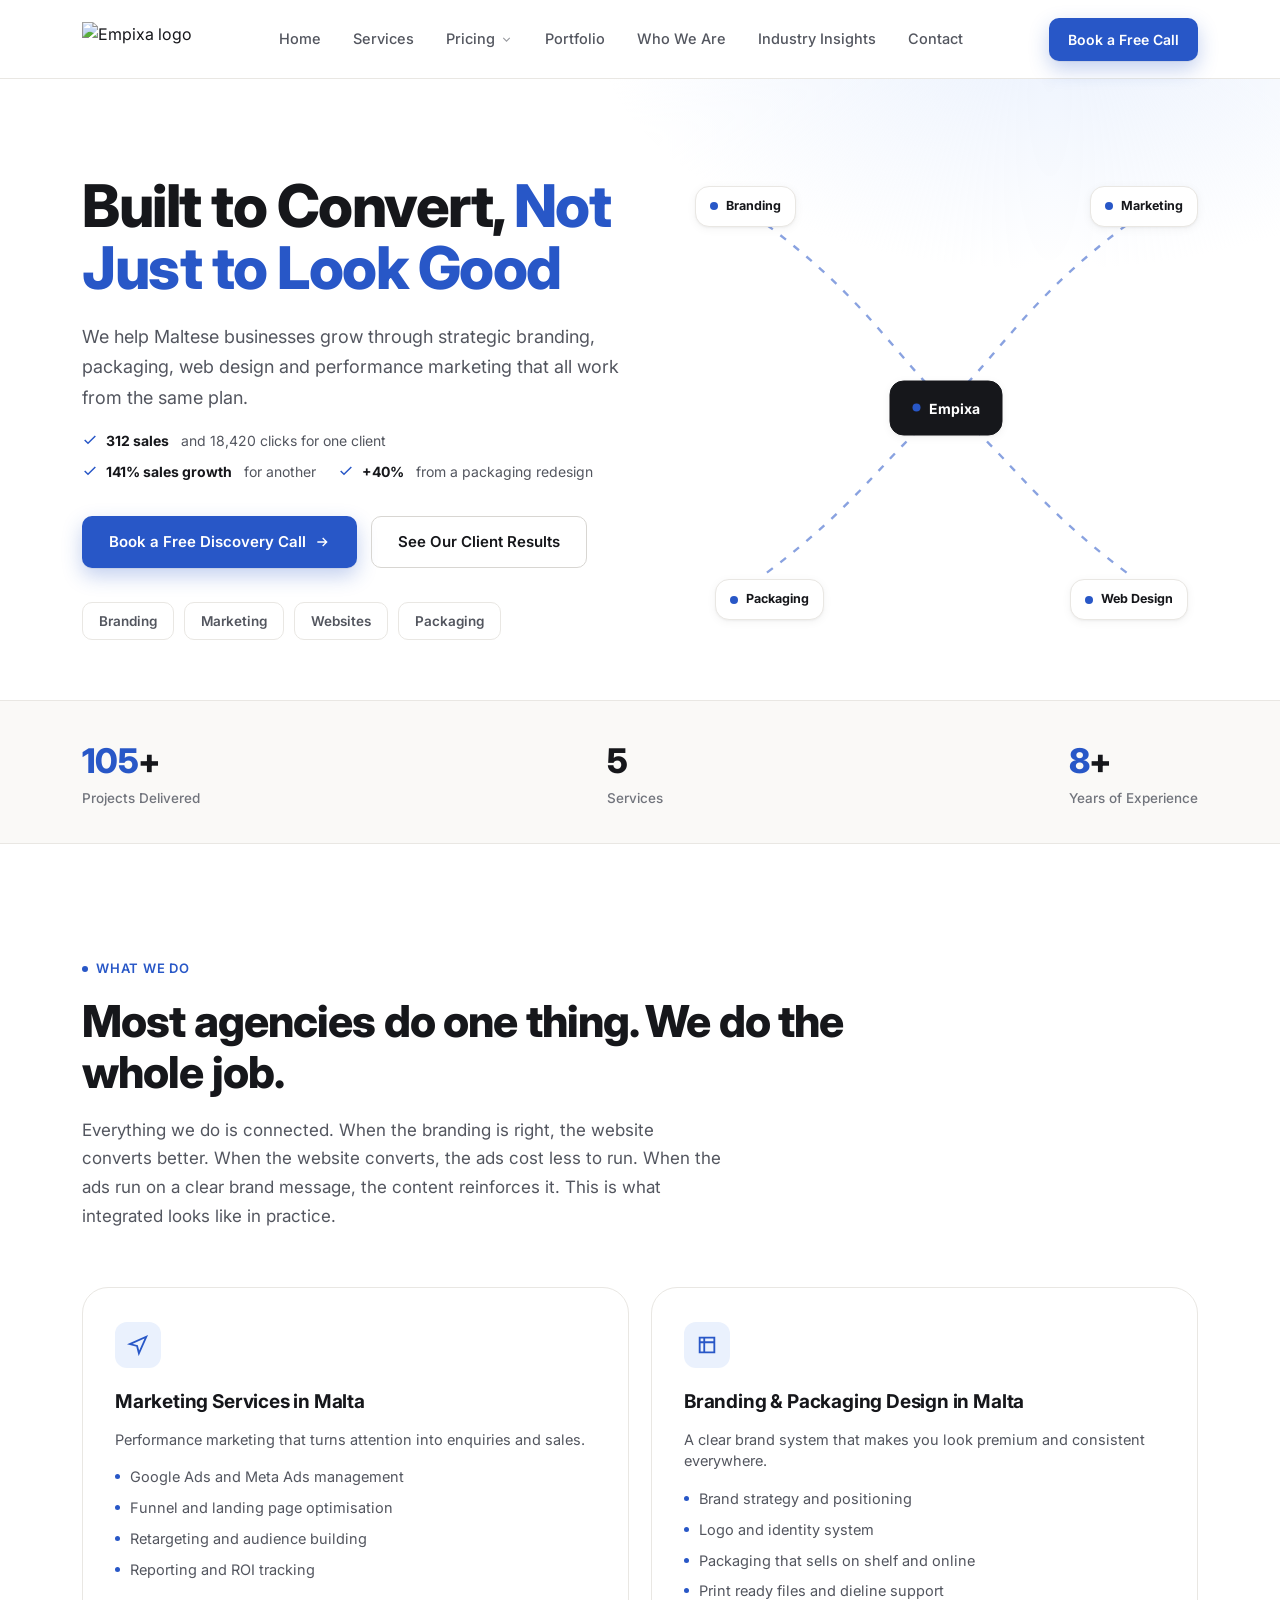
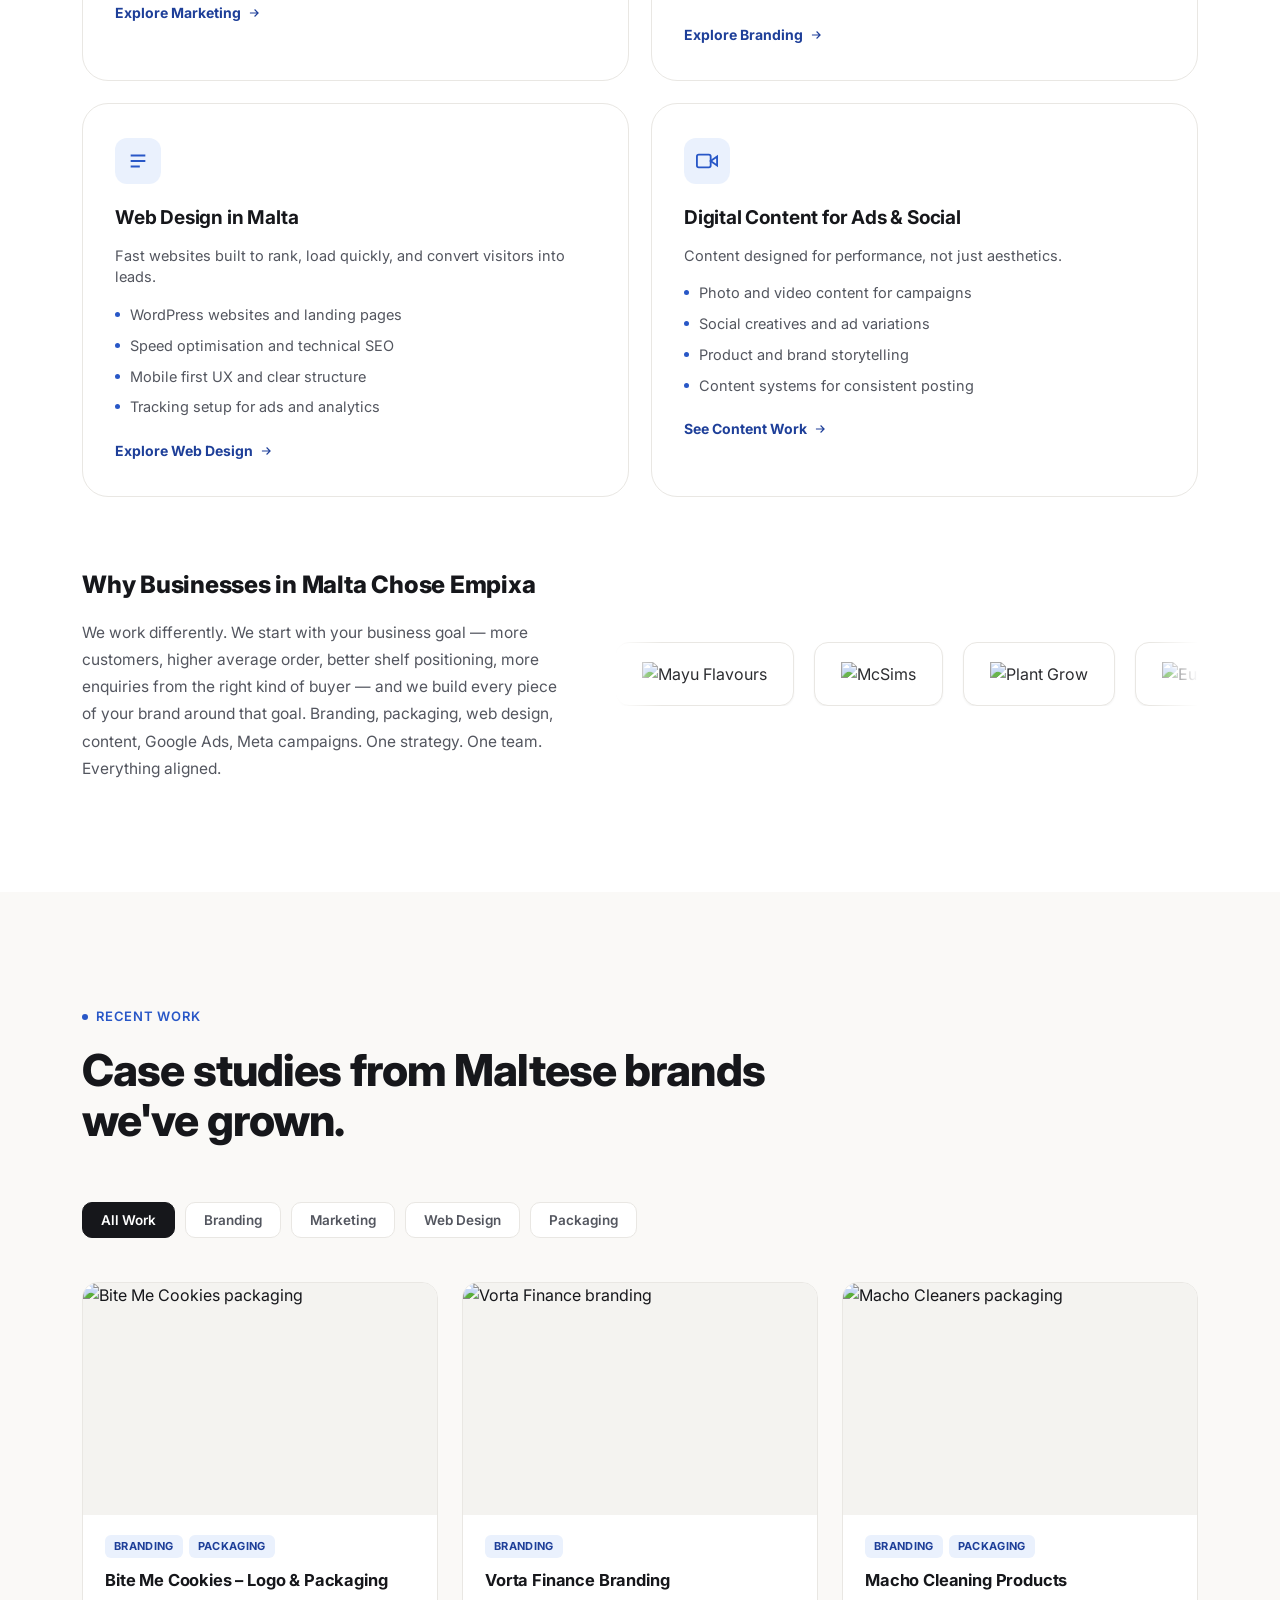
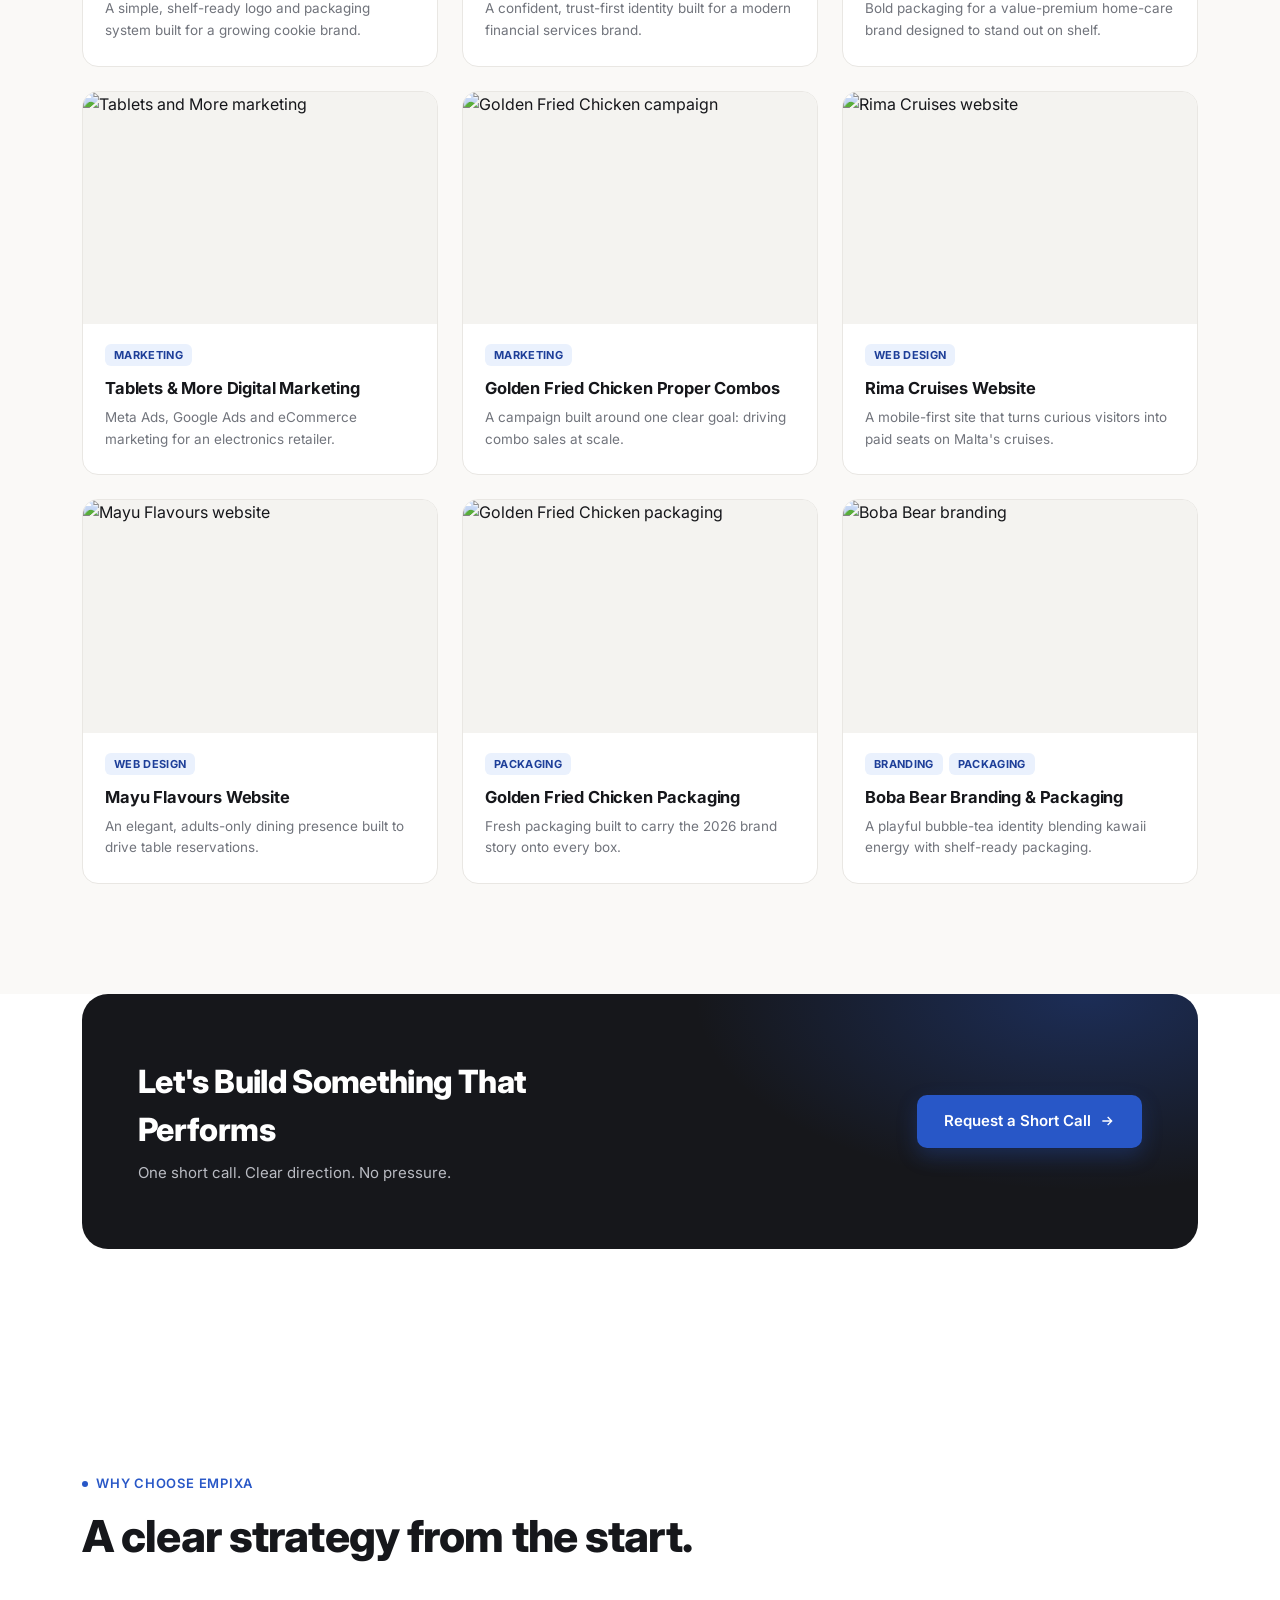
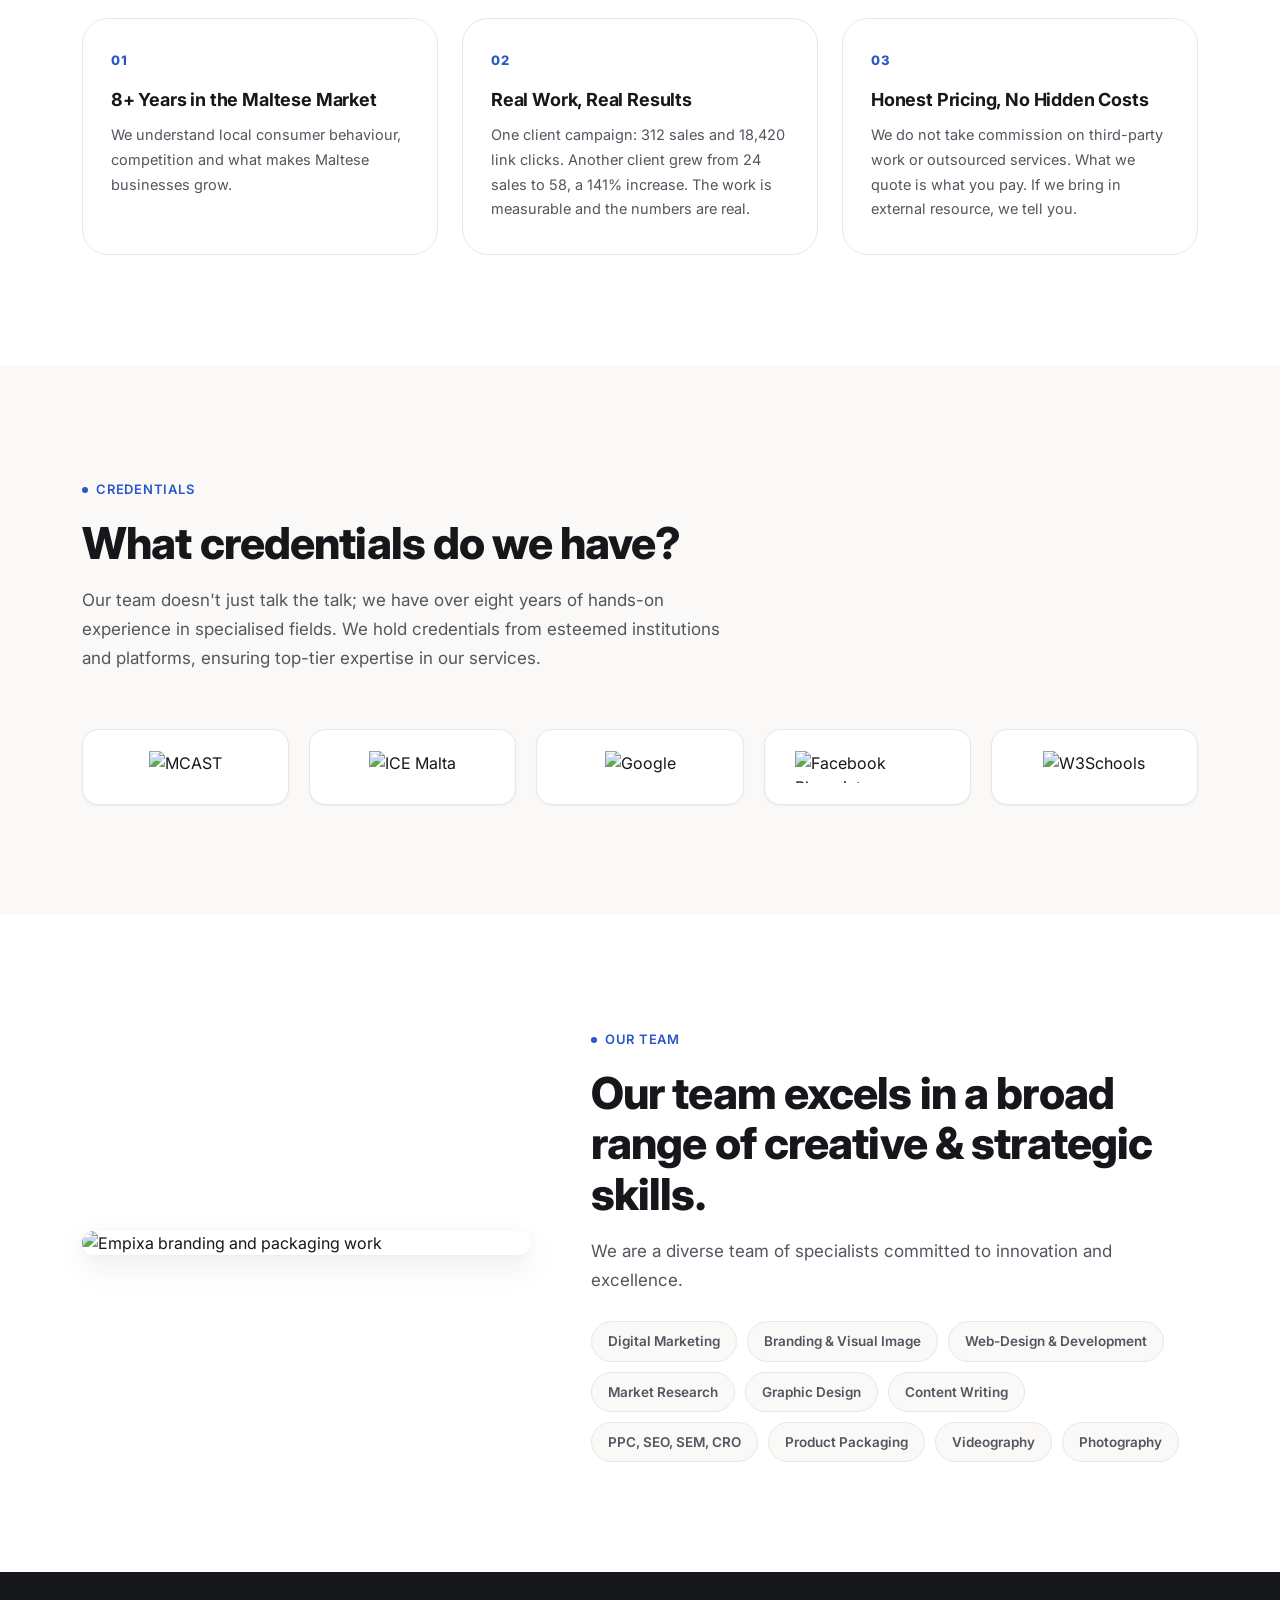
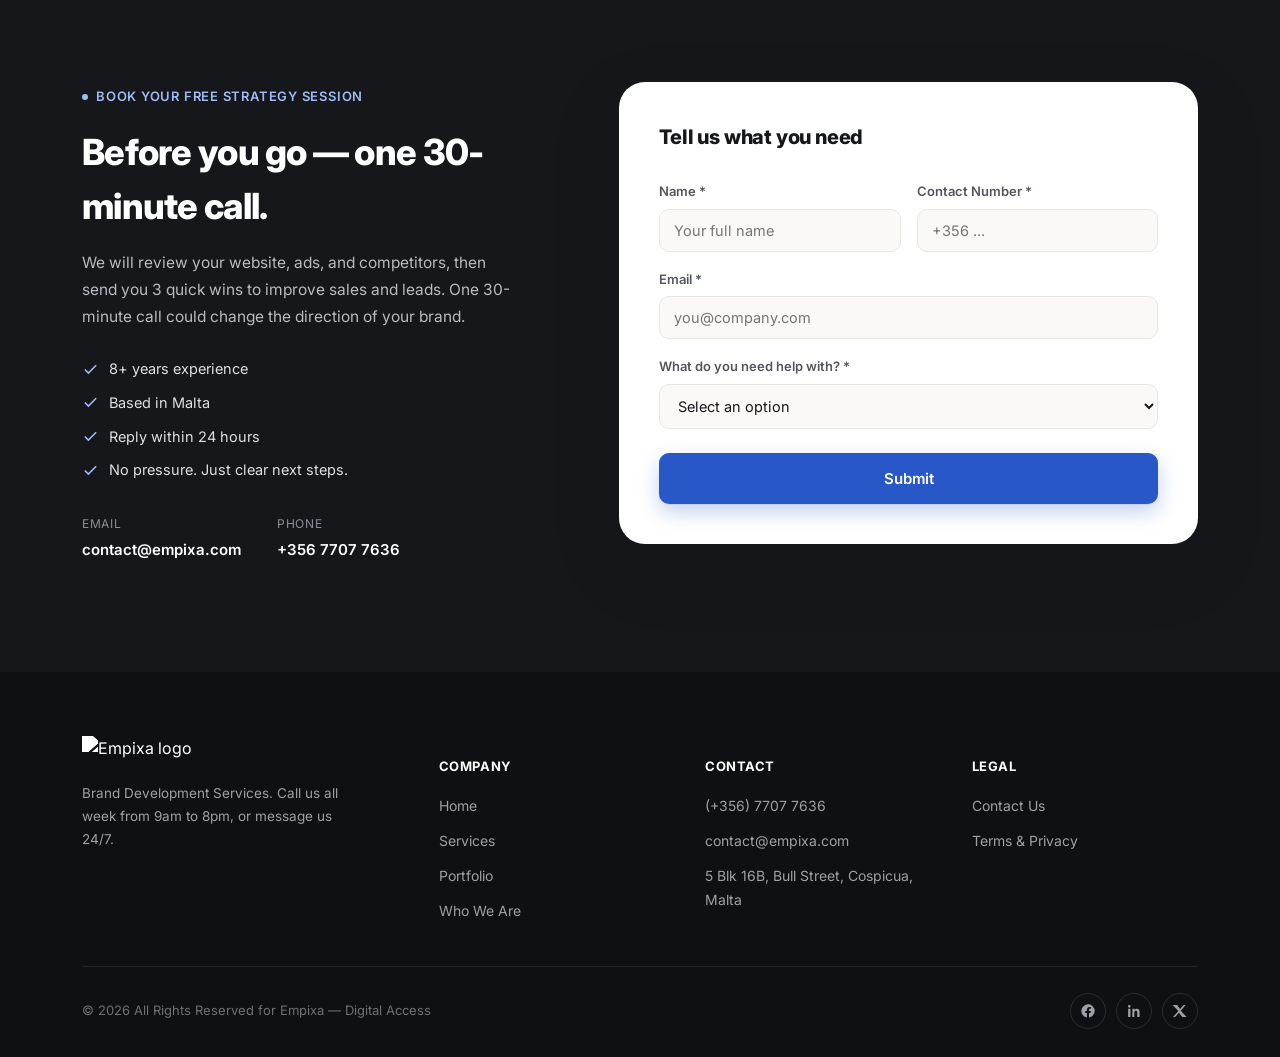
==== index.html @ 06c0e254 "first commit" ====
<!DOCTYPE html>
<html lang="en">
<head>
<meta charset="UTF-8">
<meta name="viewport" content="width=device-width, initial-scale=1.0">
<title>Empixa | Branding, Web Design & Marketing Agency Malta</title>
<meta name="description" content="Empixa helps Maltese businesses grow through branding, website design, packaging, content, and digital marketing services built around strategy and performance.">
<link rel="preconnect" href="https://fonts.googleapis.com">
<link rel="preconnect" href="https://fonts.gstatic.com" crossorigin>
<link href="https://fonts.googleapis.com/css2?family=Inter:wght@400;500;600;700;800;900&display=swap" rel="stylesheet">
<link rel="icon" href="https://empixa.com/wp-content/uploads/2024/04/empixa-logo-original.png">
<style>
  /* ============ TOKENS ============ */
  :root{
    --red:#2857C7;
    --red-dark:#1E3F99;
    --red-light:#EAF1FD;
    --red-line: rgba(40,87,199,.18);
    --ink:#16171B;
    --ink-soft:#53565F;
    --gray-500:#71747C;
    --gray-300:#D8D6D2;
    --gray-200:#E9E7E3;
    --gray-100:#F4F3F0;
    --bg:#FFFFFF;
    --bg-alt:#FAF9F7;
    --radius-sm:10px;
    --radius-md:16px;
    --radius-lg:26px;
    --shadow-xs: 0 1px 2px rgba(22,23,27,.05);
    --shadow-sm: 0 2px 10px rgba(22,23,27,.05), 0 1px 2px rgba(22,23,27,.04);
    --shadow-md: 0 12px 32px rgba(22,23,27,.08), 0 2px 8px rgba(22,23,27,.04);
    --shadow-lg: 0 24px 70px rgba(22,23,27,.14);
    --container: 1180px;
    --ease: cubic-bezier(.22,.68,0,1);
  }

  *,*::before,*::after{ box-sizing:border-box; }
  html{ scroll-behavior:smooth; }
  @media (prefers-reduced-motion: reduce){
    html{ scroll-behavior:auto; }
    *,*::before,*::after{ animation-duration:.001ms !important; animation-iteration-count:1 !important; transition-duration:.001ms !important; scroll-behavior:auto !important; }
  }
  body{
    margin:0;
    font-family:'Inter',-apple-system,BlinkMacSystemFont,sans-serif;
    color:var(--ink);
    background:var(--bg);
    -webkit-font-smoothing:antialiased;
    line-height:1.5;
  }
  img{ max-width:100%; display:block; }
  a{ color:inherit; text-decoration:none; }
  ul{ margin:0; padding:0; list-style:none; }
  button{ font-family:inherit; cursor:pointer; }
  h1,h2,h3,h4,p{ margin:0; }
  :focus-visible{ outline:2px solid var(--red); outline-offset:3px; border-radius:4px; }

  .wrap{ max-width:var(--container); margin:0 auto; padding:0 32px; }
  section{ position:relative; }

  .eyebrow{
    display:inline-flex; align-items:center; gap:8px;
    font-size:13px; font-weight:600; letter-spacing:.06em; text-transform:uppercase;
    color:var(--red); margin-bottom:18px;
  }
  .eyebrow::before{
    content:''; width:6px; height:6px; border-radius:50%; background:var(--red);
  }
  h2.section-title{
    font-size:clamp(28px,3.6vw,44px);
    font-weight:800;
    letter-spacing:-0.02em;
    line-height:1.15;
    color:var(--ink);
    max-width:780px;
  }
  .section-lede{
    font-size:17px; color:var(--ink-soft); max-width:640px; margin-top:18px; line-height:1.7;
  }
  .section-head{ margin-bottom:56px; }
  .section-head.centered{ margin-left:auto; margin-right:auto; text-align:center; }
  .section-head.centered .section-title, .section-head.centered .section-lede{ margin-left:auto; margin-right:auto; }

  /* Buttons */
  .btn{
    display:inline-flex; align-items:center; justify-content:center; gap:8px;
    font-weight:600; font-size:15px; padding:14px 26px; border-radius:var(--radius-sm);
    border:1px solid transparent; transition:transform .25s var(--ease), box-shadow .25s var(--ease), background .25s var(--ease), color .25s var(--ease), border-color .25s var(--ease);
    white-space:nowrap;
  }
  .btn-primary{ background:var(--red); color:#fff; box-shadow:0 1px 0 rgba(0,0,0,.05), 0 8px 20px rgba(40,87,199,.28); }
  .btn-primary:hover{ background:var(--red-dark); transform:translateY(-2px); box-shadow:0 14px 28px rgba(40,87,199,.34); }
  .btn-ghost{ background:transparent; color:var(--ink); border-color:var(--gray-300); }
  .btn-ghost:hover{ border-color:var(--ink); background:var(--gray-100); transform:translateY(-2px); }
  .btn-sm{ padding:10px 18px; font-size:14px; }
  .btn svg{ width:16px; height:16px; transition:transform .25s var(--ease); }
  .btn:hover svg{ transform:translateX(3px); }

  /* ============ HEADER ============ */
  header.site-header{
    position:sticky; top:0; z-index:1000;
    background:rgba(255,255,255,.82);
    backdrop-filter:saturate(180%) blur(14px);
    -webkit-backdrop-filter:saturate(180%) blur(14px);
    border-bottom:1px solid var(--gray-200);
  }
  .nav-inner{ display:flex; align-items:center; justify-content:space-between; height:78px; }
  .logo img{ height:34px; width:auto; }
  nav.primary-nav{ display:flex; align-items:center; gap:2px; }
  nav.primary-nav > ul{ display:flex; align-items:center; gap:4px; }
  nav.primary-nav > ul > li{ position:relative; }
  nav.primary-nav > ul > li > a{
    display:flex; align-items:center; gap:5px;
    font-size:14.5px; font-weight:500; color:var(--ink-soft);
    padding:10px 14px; border-radius:8px; transition:color .2s, background .2s;
  }
  nav.primary-nav > ul > li > a:hover{ color:var(--ink); background:var(--gray-100); }
  nav.primary-nav > ul > li > a svg{ width:13px; height:13px; opacity:.6; transition:transform .2s; }
  .has-dropdown:hover > a svg{ transform:rotate(180deg); }
  .dropdown{
    position:absolute; top:calc(100% + 10px); left:0; min-width:220px;
    background:#fff; border:1px solid var(--gray-200); border-radius:14px;
    box-shadow:var(--shadow-md); padding:8px; opacity:0; visibility:hidden;
    transform:translateY(6px); transition:all .2s var(--ease);
  }
  .has-dropdown:hover .dropdown{ opacity:1; visibility:visible; transform:translateY(0); }
  .dropdown a{ display:block; padding:10px 12px; border-radius:9px; font-size:14px; color:var(--ink-soft); font-weight:500; }
  .dropdown a:hover{ background:var(--red-light); color:var(--red-dark); }
  .header-actions{ display:flex; align-items:center; gap:10px; }
  .menu-toggle{ display:none; background:none; border:none; padding:8px; }
  .menu-toggle span{ display:block; width:22px; height:2px; background:var(--ink); margin:5px 0; border-radius:2px; transition:.25s; }

  /* ============ HERO ============ */
  .hero{
    padding:96px 0 60px;
    overflow:hidden;
    background:
      radial-gradient(760px 420px at 82% -10%, var(--red-light), transparent 60%),
      var(--bg);
  }
  .hero-inner{ display:grid; grid-template-columns:1.05fr .95fr; gap:56px; align-items:center; }
  .hero-copy h1{
    font-size:clamp(38px,4.6vw,60px); font-weight:800; letter-spacing:-0.025em; line-height:1.06;
    color:var(--ink);
  }
  .hero-copy h1 .accent{ color:var(--red); }
  .hero-copy p.lede{
    margin-top:22px; font-size:18px; color:var(--ink-soft); max-width:560px; line-height:1.7;
  }
  .hero-proof{
    margin-top:16px; display:flex; flex-wrap:wrap; gap:10px 22px; font-size:14px; color:var(--ink-soft);
  }
  .hero-proof li{ display:flex; align-items:center; gap:8px; }
  .hero-proof strong{ color:var(--ink); font-weight:700; }
  .hero-proof svg{ width:16px; height:16px; color:var(--red); flex-shrink:0; }
  .hero-cta{ display:flex; flex-wrap:wrap; gap:14px; margin-top:34px; }
  .hero-services{ display:flex; flex-wrap:wrap; gap:10px; margin-top:34px; }
  .hero-services a{
    font-size:13.5px; font-weight:600; color:var(--ink-soft); padding:8px 16px;
    border:1px solid var(--gray-200); border-radius:var(--radius-sm); transition:.2s;
  }
  .hero-services a:hover{ border-color:var(--red); color:var(--red-dark); background:var(--red-light); }

  /* Hero visual: connection diagram */
  .hero-visual{ position:relative; }
  .hero-diagram{ width:100%; height:auto; }
  .node-card{
    position:absolute; background:#fff; border:1px solid var(--gray-200); border-radius:14px;
    padding:10px 14px; font-size:12.5px; font-weight:700; color:var(--ink);
    box-shadow:var(--shadow-sm); display:flex; align-items:center; gap:8px;
  }
  .node-card span.dot{ width:8px; height:8px; border-radius:50%; background:var(--red); }
  .node-tl{ top:2%; left:0%; }
  .node-tr{ top:2%; right:0%; }
  .node-bl{ bottom:4%; left:4%; }
  .node-br{ bottom:4%; right:2%; }
  .node-center{
    top:50%; left:50%; transform:translate(-50%,-50%);
    background:var(--ink); color:#fff; border-color:var(--ink); padding:16px 22px; font-size:14px;
  }
  .node-center span.dot{ background:var(--red); }
  .pulse-line{ stroke:var(--red); stroke-width:2; fill:none; stroke-dasharray:6 8; opacity:.55; animation:dash 22s linear infinite; }
  @keyframes dash{ to{ stroke-dashoffset:-400; } }

  .stat-strip{ border-top:1px solid var(--gray-200); border-bottom:1px solid var(--gray-200); background:var(--bg-alt); }
  .stat-strip .wrap{ display:flex; justify-content:space-between; padding:34px 32px; gap:24px; flex-wrap:wrap; }
  .stat-item{ text-align:left; }
  .stat-item .num{ font-size:34px; font-weight:800; letter-spacing:-0.02em; color:var(--ink); }
  .stat-item .num .accent{ color:var(--red); }
  .stat-item .label{ font-size:13.5px; color:var(--gray-500); font-weight:500; margin-top:2px; }

  /* ============ REVEAL ============ */
  .reveal{ opacity:0; transform:translateY(26px); transition:opacity .8s var(--ease), transform .8s var(--ease); }
  .reveal.reveal-left{ transform:translateX(-46px); }
  .reveal.reveal-right{ transform:translateX(46px); }
  .reveal.in{ opacity:1; transform:none; }
  .d1{ transition-delay:.08s; } .d2{ transition-delay:.16s; } .d3{ transition-delay:.24s; }
  .d4{ transition-delay:.32s; } .d5{ transition-delay:.4s; } .d6{ transition-delay:.48s; }
  .d7{ transition-delay:.56s; } .d8{ transition-delay:.64s; }

  /* ============ WHAT WE DO ============ */
  .section{ padding:110px 0; }
  .section-alt{ background:var(--bg-alt); }
  .services-grid{ display:grid; grid-template-columns:repeat(2,1fr); gap:22px; margin-top:8px; }
  .service-card{
    background:#fff; border:1px solid var(--gray-200); border-radius:var(--radius-lg);
    padding:34px 32px; transition:transform .3s var(--ease), box-shadow .3s var(--ease), border-color .3s var(--ease);
  }
  .service-card:hover{ transform:translateY(-4px); box-shadow:var(--shadow-md); border-color:var(--gray-300); }
  .service-icon{
    width:46px; height:46px; border-radius:12px; background:var(--red-light); color:var(--red);
    display:flex; align-items:center; justify-content:center; margin-bottom:20px;
  }
  .service-icon svg{ width:22px; height:22px; }
  .service-card h3{ font-size:19px; font-weight:700; letter-spacing:-0.01em; margin-bottom:12px; }
  .service-card ul{ display:flex; flex-direction:column; gap:9px; margin-bottom:20px; }
  .service-card ul li{ font-size:14.5px; color:var(--ink-soft); display:flex; gap:10px; align-items:flex-start; }
  .service-card ul li::before{ content:''; width:5px; height:5px; border-radius:50%; background:var(--red); margin-top:8px; flex-shrink:0; }
  .service-card .card-link{ font-size:14px; font-weight:700; color:var(--red-dark); display:inline-flex; align-items:center; gap:6px; }
  .service-card .card-link svg{ width:14px; height:14px; transition:transform .2s; }
  .service-card:hover .card-link svg{ transform:translateX(3px); }

  .why-block{ margin-top:70px; display:grid; grid-template-columns:.9fr 1.1fr; gap:56px; align-items:center; }
  .why-block h3{ font-size:24px; font-weight:800; letter-spacing:-0.01em; margin-bottom:16px; }
  .why-block p{ color:var(--ink-soft); font-size:15.5px; line-height:1.75; }

  /* Marquee */
  .logo-marquee{ overflow:hidden; position:relative; -webkit-mask-image:linear-gradient(90deg,transparent,#000 8%,#000 92%,transparent); mask-image:linear-gradient(90deg,transparent,#000 8%,#000 92%,transparent); }
  .marquee-track{ display:flex; align-items:center; gap:20px; width:max-content; animation:scroll-x 32s linear infinite; }
  .marquee-track .logo-chip{
    display:flex; align-items:center; justify-content:center; height:64px; padding:0 26px;
    background:#fff; border:1px solid var(--gray-200); border-radius:14px; box-shadow:var(--shadow-xs);
    transition:transform .2s var(--ease), box-shadow .2s var(--ease), border-color .2s var(--ease);
  }
  .marquee-track .logo-chip:hover{ transform:translateY(-3px); box-shadow:var(--shadow-sm); border-color:var(--red); }
  .marquee-track img{ height:24px; width:auto; opacity:.9; }
  @keyframes scroll-x{ from{ transform:translateX(0); } to{ transform:translateX(-50%); } }

  /* ============ PORTFOLIO ============ */
  .filter-row{ display:flex; flex-wrap:wrap; gap:10px; margin-bottom:44px; }
  .filter-btn{
    background:#fff; border:1px solid var(--gray-200); border-radius:var(--radius-sm); padding:9px 18px;
    font-size:13.5px; font-weight:600; color:var(--ink-soft); transition:.2s;
  }
  .filter-btn:hover{ border-color:var(--ink); color:var(--ink); }
  .filter-btn.active{ background:var(--ink); color:#fff; border-color:var(--ink); }
  .portfolio-grid{ display:grid; grid-template-columns:repeat(3,1fr); gap:24px; }
  .portfolio-card{
    border-radius:var(--radius-md); overflow:hidden; background:#fff; border:1px solid var(--gray-200);
    transition:transform .35s var(--ease), box-shadow .35s var(--ease); display:flex; flex-direction:column;
  }
  .portfolio-card.hide{ display:none; }
  .portfolio-card:hover{ transform:translateY(-6px); box-shadow:var(--shadow-md); }
  .portfolio-thumb{ aspect-ratio:16/10.5; overflow:hidden; background:var(--gray-100); }
  .portfolio-thumb img{ width:100%; height:100%; object-fit:cover; transition:transform .5s var(--ease); }
  .portfolio-card:hover .portfolio-thumb img{ transform:scale(1.05); }
  .portfolio-body{ padding:20px 22px 24px; }
  .portfolio-tags{ display:flex; gap:6px; flex-wrap:wrap; margin-bottom:10px; }
  .portfolio-tags span{ font-size:11px; font-weight:700; letter-spacing:.03em; text-transform:uppercase; color:var(--red-dark); background:var(--red-light); padding:3px 9px; border-radius:6px; }
  .portfolio-body h4{ font-size:16.5px; font-weight:700; letter-spacing:-0.01em; margin-bottom:6px; }
  .portfolio-body p{ font-size:13.5px; color:var(--gray-500); line-height:1.6; }

  /* ============ CTA BANNER ============ */
  .cta-banner{
    background:var(--ink); border-radius:var(--radius-lg); margin:0 auto; max-width:var(--container);
    padding:64px 56px; display:flex; align-items:center; justify-content:space-between; gap:32px; flex-wrap:wrap;
    position:relative; overflow:hidden;
  }
  .cta-banner::before{
    content:''; position:absolute; inset:0; background:radial-gradient(560px 280px at 90% 0%, rgba(40,87,199,.35), transparent 70%);
  }
  .cta-banner h3{ font-size:clamp(24px,3vw,32px); font-weight:800; color:#fff; letter-spacing:-0.02em; position:relative; max-width:500px; }
  .cta-banner p{ color:#B9BBC2; margin-top:8px; font-size:15px; position:relative; }
  .cta-banner .btn-primary{ position:relative; }

  /* ============ WHY CHOOSE ============ */
  .reasons{ display:grid; grid-template-columns:repeat(3,1fr); gap:24px; margin-top:8px; }
  .reason-card{ background:#fff; border:1px solid var(--gray-200); border-radius:var(--radius-lg); padding:32px 28px; }
  .reason-num{ font-size:13px; font-weight:800; color:var(--red); letter-spacing:.05em; margin-bottom:16px; display:block; }
  .reason-card h4{ font-size:18px; font-weight:700; margin-bottom:10px; letter-spacing:-0.01em; }
  .reason-card p{ font-size:14.5px; color:var(--ink-soft); line-height:1.7; }

  /* ============ CREDENTIALS ============ */
  .credentials-row{ display:flex; align-items:center; justify-content:space-between; gap:20px; flex-wrap:wrap; margin-top:48px; }
  .credentials-row a{
    display:flex; align-items:center; justify-content:center; height:76px; padding:0 30px; flex:1 1 160px;
    background:#fff; border:1px solid var(--gray-200); border-radius:16px; box-shadow:var(--shadow-xs);
    transition:transform .2s var(--ease), box-shadow .2s var(--ease), border-color .2s var(--ease);
  }
  .credentials-row a:hover{ transform:translateY(-3px); box-shadow:var(--shadow-sm); border-color:var(--red); }
  .credentials-row img{ height:32px; width:auto; object-fit:contain; opacity:1; }

  /* ============ SKILLS ============ */
  .skills-block{ display:grid; grid-template-columns:.85fr 1.15fr; gap:60px; align-items:center; }
  .skills-block img{ border-radius:var(--radius-lg); box-shadow:var(--shadow-md); }
  .skills-tags{ display:flex; flex-wrap:wrap; gap:10px; margin-top:26px; }
  .skills-tags span{
    font-size:13.5px; font-weight:600; padding:9px 16px; border-radius:999px;
    background:var(--bg-alt); border:1px solid var(--gray-200); color:var(--ink-soft);
  }

  /* ============ CONTACT ============ */
  .contact-section{ background:var(--ink); color:#fff; }
  .contact-grid{ display:grid; grid-template-columns:.9fr 1.1fr; gap:64px; }
  .contact-info .eyebrow{ color:#9FBBF5; }
  .contact-info .eyebrow::before{ background:#9FBBF5; }
  .contact-info h2{ color:#fff; font-size:clamp(26px,3.2vw,36px); font-weight:800; letter-spacing:-0.02em; margin-bottom:16px; }
  .contact-info p.lede{ color:#B9BBC2; font-size:15.5px; line-height:1.75; max-width:440px; }
  .contact-badges{ display:flex; flex-direction:column; gap:12px; margin-top:28px; }
  .contact-badges li{ display:flex; align-items:center; gap:10px; font-size:14.5px; color:#DEDFE3; }
  .contact-badges svg{ width:17px; height:17px; color:#9FBBF5; flex-shrink:0; }
  .contact-reach{ margin-top:34px; display:flex; gap:36px; flex-wrap:wrap; }
  .contact-reach div span{ display:block; font-size:12px; text-transform:uppercase; letter-spacing:.06em; color:#8B8E97; margin-bottom:4px; }
  .contact-reach div a, .contact-reach div p{ font-size:15px; font-weight:600; color:#fff; }

  .contact-form{ background:#fff; border-radius:var(--radius-lg); padding:40px; box-shadow:var(--shadow-lg); }
  .contact-form h3{ color:var(--ink); font-size:20px; font-weight:800; margin-bottom:6px; letter-spacing:-0.01em; }
  .contact-form > p{ color:var(--gray-500); font-size:14px; margin-bottom:26px; }
  .form-row{ display:grid; grid-template-columns:1fr 1fr; gap:16px; }
  .field{ margin-bottom:18px; }
  .field label{ display:block; font-size:13px; font-weight:600; color:var(--ink-soft); margin-bottom:7px; }
  .field input, .field select{
    width:100%; padding:12px 14px; border:1px solid var(--gray-200); border-radius:10px;
    font-family:inherit; font-size:14.5px; color:var(--ink); background:var(--bg-alt); transition:.2s;
  }
  .field input:focus, .field select:focus{ outline:none; border-color:var(--red); background:#fff; box-shadow:0 0 0 4px var(--red-light); }
  .contact-form .btn-primary{ width:100%; margin-top:6px; padding:15px; }
  .form-success{ display:none; text-align:center; padding:30px 0; }
  .form-success.show{ display:block; }
  .form-success svg{ width:44px; height:44px; color:var(--red); margin:0 auto 14px; }
  .form-success h4{ font-size:18px; font-weight:700; color:var(--ink); margin-bottom:6px; }
  .form-success p{ color:var(--gray-500); font-size:14px; }

  /* ============ FOOTER ============ */
  footer.site-footer{ background:#0F1013; color:#9EA0A8; padding:64px 0 28px; }
  .footer-grid{ display:grid; grid-template-columns:1.4fr 1fr 1fr 1fr; gap:40px; padding-bottom:44px; border-bottom:1px solid #24252A; }
  .footer-logo img{ height:30px; filter:brightness(0) invert(1); margin-bottom:16px; }
  .footer-grid p{ font-size:13.5px; line-height:1.7; max-width:260px; }
  .footer-col h5{ color:#fff; font-size:13px; font-weight:700; letter-spacing:.04em; text-transform:uppercase; margin-bottom:16px; }
  .footer-col ul{ display:flex; flex-direction:column; gap:11px; }
  .footer-col a{ font-size:14px; color:#9EA0A8; transition:color .2s; }
  .footer-col a:hover{ color:#fff; }
  .footer-bottom{ display:flex; justify-content:space-between; align-items:center; padding-top:26px; flex-wrap:wrap; gap:16px; }
  .footer-bottom p{ font-size:13px; color:#6E7078; }
  .footer-social{ display:flex; gap:10px; }
  .footer-social a{ width:36px; height:36px; border-radius:50%; border:1px solid #2B2C31; display:flex; align-items:center; justify-content:center; transition:.2s; }
  .footer-social a:hover{ border-color:var(--red); background:var(--red); color:#fff; }
  .footer-social svg{ width:16px; height:16px; }

  /* ============ RESPONSIVE ============ */
  @media (max-width: 1024px){
    .hero-inner{ grid-template-columns:1fr; }
    .hero-visual{ order:-1; height:280px; }
    .why-block, .skills-block, .contact-grid{ grid-template-columns:1fr; gap:36px; }
    .services-grid{ grid-template-columns:1fr; }
    .portfolio-grid{ grid-template-columns:repeat(2,1fr); }
    .reasons{ grid-template-columns:1fr; }
    .footer-grid{ grid-template-columns:1fr 1fr; }
  }
  @media (max-width: 860px){
    nav.primary-nav{ position:fixed; inset:78px 0 0 0; background:#fff; padding:20px 24px; flex-direction:column; align-items:stretch; transform:translateX(100%); transition:transform .3s var(--ease); overflow-y:auto; }
    nav.primary-nav.open{ transform:translateX(0); }
    nav.primary-nav > ul{ flex-direction:column; align-items:stretch; gap:2px; }
    nav.primary-nav > ul > li > a{ padding:14px 8px; border-bottom:1px solid var(--gray-100); border-radius:0; }
    .dropdown{ position:static; box-shadow:none; border:none; opacity:1; visibility:visible; transform:none; display:none; padding:0 0 0 14px; }
    .has-dropdown.open .dropdown{ display:block; }
    .header-actions .btn{ display:none; }
    .menu-toggle{ display:block; }
    .stat-strip .wrap{ justify-content:flex-start; }
  }
  @media (max-width: 720px){
    .wrap{ padding:0 20px; }
    .section{ padding:76px 0; }
    .hero{ padding:56px 0 40px; }
    .cta-banner{ padding:44px 28px; margin:0 20px; width:auto; }
    .portfolio-grid{ grid-template-columns:1fr; }
    .form-row{ grid-template-columns:1fr; }
    .footer-grid{ grid-template-columns:1fr; }
    .contact-form{ padding:26px; }
  }
</style>
</head>
<body>

<!-- ============ HEADER ============ -->
<header class="site-header">
  <div class="wrap nav-inner">
    <a href="#" class="logo">
      <img src="https://empixa.com/wp-content/uploads/2024/04/empixa-logo-original.png" alt="Empixa logo">
    </a>
    <nav class="primary-nav" id="primaryNav">
      <ul>
        <li><a href="#">Home</a></li>
        <li><a href="#what-we-do">Services</a></li>
        <li class="has-dropdown">
          <a href="#" class="dropdown-toggle">Pricing <svg viewBox="0 0 24 24" fill="none" stroke="currentColor" stroke-width="2"><path d="M6 9l6 6 6-6"/></svg></a>
          <div class="dropdown">
            <a href="#what-we-do">Branding</a>
            <a href="#what-we-do">Marketing</a>
            <a href="#what-we-do">Packaging</a>
            <a href="#what-we-do">Website Design</a>
          </div>
        </li>
        <li><a href="#portfolio">Portfolio</a></li>
        <li><a href="#why-choose">Who We Are</a></li>
        <li><a href="#credentials">Industry Insights</a></li>
        <li><a href="#contact-us">Contact</a></li>
      </ul>
    </nav>
    <div class="header-actions">
      <a href="#contact-us" class="btn btn-primary btn-sm">Book a Free Call</a>
      <button class="menu-toggle" id="menuToggle" aria-label="Toggle menu"><span></span><span></span><span></span></button>
    </div>
  </div>
</header>

<!-- ============ HERO ============ -->
<section class="hero">
  <div class="wrap hero-inner">
    <div class="hero-copy reveal reveal-left">
      <h1>Built to Convert, <span class="accent">Not Just to Look Good</span></h1>
      <p class="lede">We help Maltese businesses grow through strategic branding, packaging, web design and performance marketing that all work from the same plan.</p>
      <ul class="hero-proof">
        <li><svg viewBox="0 0 24 24" fill="none" stroke="currentColor" stroke-width="2.2"><path d="M20 6L9 17l-5-5"/></svg> <strong>312 sales</strong>&nbsp;and 18,420 clicks for one client</li>
        <li><svg viewBox="0 0 24 24" fill="none" stroke="currentColor" stroke-width="2.2"><path d="M20 6L9 17l-5-5"/></svg> <strong>141% sales growth</strong>&nbsp;for another</li>
        <li><svg viewBox="0 0 24 24" fill="none" stroke="currentColor" stroke-width="2.2"><path d="M20 6L9 17l-5-5"/></svg> <strong>+40%</strong>&nbsp;from a packaging redesign</li>
      </ul>
      <div class="hero-cta">
        <a href="#contact-us" class="btn btn-primary">Book a Free Discovery Call
          <svg viewBox="0 0 24 24" fill="none" stroke="currentColor" stroke-width="2"><path d="M5 12h14M13 6l6 6-6 6"/></svg>
        </a>
        <a href="#portfolio" class="btn btn-ghost">See Our Client Results</a>
      </div>
      <div class="hero-services">
        <a href="#what-we-do">Branding</a>
        <a href="#what-we-do">Marketing</a>
        <a href="#what-we-do">Websites</a>
        <a href="#what-we-do">Packaging</a>
      </div>
    </div>
    <div class="hero-visual reveal reveal-right d2">
      <svg class="hero-diagram" viewBox="0 0 420 380" xmlns="http://www.w3.org/2000/svg">
        <path class="pulse-line" d="M60 40 C 140 100, 160 140, 210 190"/>
        <path class="pulse-line" d="M360 40 C 280 100, 260 140, 210 190"/>
        <path class="pulse-line" d="M60 330 C 140 270, 160 230, 210 190"/>
        <path class="pulse-line" d="M360 330 C 280 270, 260 230, 210 190"/>
      </svg>
      <div class="node-card node-tl"><span class="dot"></span>Branding</div>
      <div class="node-card node-tr"><span class="dot"></span>Marketing</div>
      <div class="node-card node-bl"><span class="dot"></span>Packaging</div>
      <div class="node-card node-br"><span class="dot"></span>Web Design</div>
      <div class="node-card node-center"><span class="dot"></span>Empixa</div>
    </div>
  </div>
</section>

<div class="stat-strip">
  <div class="wrap">
    <div class="stat-item reveal"><div class="num"><span class="accent">105</span>+</div><div class="label">Projects Delivered</div></div>
    <div class="stat-item reveal d1"><div class="num">5</div><div class="label">Services</div></div>
    <div class="stat-item reveal d2"><div class="num"><span class="accent">8</span>+</div><div class="label">Years of Experience</div></div>
  </div>
</div>

<!-- ============ WHAT WE DO ============ -->
<section class="section" id="what-we-do">
  <div class="wrap">
    <div class="section-head reveal">
      <div class="eyebrow">What we do</div>
      <h2 class="section-title">Most agencies do one thing. We do the whole job.</h2>
      <p class="section-lede">Everything we do is connected. When the branding is right, the website converts better. When the website converts, the ads cost less to run. When the ads run on a clear brand message, the content reinforces it. This is what integrated looks like in practice.</p>
    </div>

    <div class="services-grid">
      <div class="service-card reveal reveal-left">
        <div class="service-icon"><svg viewBox="0 0 24 24" fill="none" stroke="currentColor" stroke-width="2"><path d="M3 11l18-8-8 18-2-8-8-2z"/></svg></div>
        <h3>Marketing Services in Malta</h3>
        <p style="color:var(--ink-soft);font-size:14.5px;margin-bottom:16px;">Performance marketing that turns attention into enquiries and sales.</p>
        <ul>
          <li>Google Ads and Meta Ads management</li>
          <li>Funnel and landing page optimisation</li>
          <li>Retargeting and audience building</li>
          <li>Reporting and ROI tracking</li>
        </ul>
        <a href="https://empixa.com/digital-services-by-empixa/" class="card-link">Explore Marketing <svg viewBox="0 0 24 24" fill="none" stroke="currentColor" stroke-width="2"><path d="M5 12h14M13 6l6 6-6 6"/></svg></a>
      </div>

      <div class="service-card reveal reveal-right d1">
        <div class="service-icon"><svg viewBox="0 0 24 24" fill="none" stroke="currentColor" stroke-width="2"><path d="M4 4h16v16H4z"/><path d="M4 9h16M9 4v16"/></svg></div>
        <h3>Branding &amp; Packaging Design in Malta</h3>
        <p style="color:var(--ink-soft);font-size:14.5px;margin-bottom:16px;">A clear brand system that makes you look premium and consistent everywhere.</p>
        <ul>
          <li>Brand strategy and positioning</li>
          <li>Logo and identity system</li>
          <li>Packaging that sells on shelf and online</li>
          <li>Print ready files and dieline support</li>
        </ul>
        <a href="https://empixa.com/branding-services-by-empixa/" class="card-link">Explore Branding <svg viewBox="0 0 24 24" fill="none" stroke="currentColor" stroke-width="2"><path d="M5 12h14M13 6l6 6-6 6"/></svg></a>
      </div>

      <div class="service-card reveal reveal-left d2">
        <div class="service-icon"><svg viewBox="0 0 24 24" fill="none" stroke="currentColor" stroke-width="2"><path d="M4 6h16M4 12h16M4 18h10"/></svg></div>
        <h3>Web Design in Malta</h3>
        <p style="color:var(--ink-soft);font-size:14.5px;margin-bottom:16px;">Fast websites built to rank, load quickly, and convert visitors into leads.</p>
        <ul>
          <li>WordPress websites and landing pages</li>
          <li>Speed optimisation and technical SEO</li>
          <li>Mobile first UX and clear structure</li>
          <li>Tracking setup for ads and analytics</li>
        </ul>
        <a href="https://empixa.com/website-design-by-empixa/" class="card-link">Explore Web Design <svg viewBox="0 0 24 24" fill="none" stroke="currentColor" stroke-width="2"><path d="M5 12h14M13 6l6 6-6 6"/></svg></a>
      </div>

      <div class="service-card reveal reveal-right d3">
        <div class="service-icon"><svg viewBox="0 0 24 24" fill="none" stroke="currentColor" stroke-width="2"><path d="M23 7l-7 5 7 5V7z"/><path d="M14 5H3a2 2 0 0 0-2 2v10a2 2 0 0 0 2 2h11a2 2 0 0 0 2-2V7a2 2 0 0 0-2-2z"/></svg></div>
        <h3>Digital Content for Ads &amp; Social</h3>
        <p style="color:var(--ink-soft);font-size:14.5px;margin-bottom:16px;">Content designed for performance, not just aesthetics.</p>
        <ul>
          <li>Photo and video content for campaigns</li>
          <li>Social creatives and ad variations</li>
          <li>Product and brand storytelling</li>
          <li>Content systems for consistent posting</li>
        </ul>
        <a href="https://empixa.com/empixa-portfolio-marketing-branding-websites/" class="card-link">See Content Work <svg viewBox="0 0 24 24" fill="none" stroke="currentColor" stroke-width="2"><path d="M5 12h14M13 6l6 6-6 6"/></svg></a>
      </div>
    </div>

    <div class="why-block">
      <div class="reveal reveal-left">
        <h3>Why Businesses in Malta Chose Empixa</h3>
        <p>We work differently. We start with your business goal &mdash; more customers, higher average order, better shelf positioning, more enquiries from the right kind of buyer &mdash; and we build every piece of your brand around that goal. Branding, packaging, web design, content, Google Ads, Meta campaigns. One strategy. One team. Everything aligned.</p>
      </div>
      <div class="logo-marquee reveal reveal-right d1">
        <div class="marquee-track" id="marqueeTrack">
          <div class="logo-chip"><img src="https://empixa.com/wp-content/uploads/2025/10/mayu-flavours.png" alt="Mayu Flavours"></div>
          <div class="logo-chip"><img src="https://empixa.com/wp-content/uploads/2025/10/McSims-Logo-Light.png" alt="McSims"></div>
          <div class="logo-chip"><img src="https://empixa.com/wp-content/uploads/2025/10/plant-grow.png" alt="Plant Grow"></div>
          <div class="logo-chip"><img src="https://empixa.com/wp-content/uploads/2025/10/european-8-ball.png" alt="European 8 Ball"></div>
          <div class="logo-chip"><img src="https://empixa.com/wp-content/uploads/2025/10/FM21_Reversed.png" alt="Frosty & Mills"></div>
          <div class="logo-chip"><img src="https://empixa.com/wp-content/uploads/2025/10/GFC20-Logo-Horizontal-Reverse.png" alt="GFC"></div>
          <div class="logo-chip"><img src="https://empixa.com/wp-content/uploads/2025/10/global-hiring.png" alt="Global Hiring"></div>
          <div class="logo-chip"><img src="https://empixa.com/wp-content/uploads/2025/10/Happy-Shopper-Logo.png" alt="Happy Shopper"></div>
          <div class="logo-chip"><img src="https://empixa.com/wp-content/uploads/2025/10/knockknock.png" alt="Knockknock"></div>
        </div>
      </div>
    </div>
  </div>
</section>

<!-- ============ PORTFOLIO ============ -->
<section class="section section-alt" id="portfolio">
  <div class="wrap">
    <div class="section-head reveal">
      <div class="eyebrow">Recent work</div>
      <h2 class="section-title">Case studies from Maltese brands we've grown.</h2>
    </div>

    <div class="filter-row reveal">
      <button class="filter-btn active" data-filter="all">All Work</button>
      <button class="filter-btn" data-filter="branding">Branding</button>
      <button class="filter-btn" data-filter="marketing">Marketing</button>
      <button class="filter-btn" data-filter="web">Web Design</button>
      <button class="filter-btn" data-filter="packaging">Packaging</button>
    </div>

    <div class="portfolio-grid" id="portfolioGrid">
      <a class="portfolio-card reveal reveal-left" data-cat="branding packaging" href="https://empixa.com/?portfolio=bite-me-cookies-logo-packaging">
        <div class="portfolio-thumb"><img loading="lazy" src="https://empixa.com/wp-content/uploads/elementor/thumbs/Bite-Me-Cookie-Packaging-Malta-2-rqbi05ewe2yz8orq1bt13z28vbtrzwvvdox7acdlt8.webp" alt="Bite Me Cookies packaging"></div>
        <div class="portfolio-body">
          <div class="portfolio-tags"><span>Branding</span><span>Packaging</span></div>
          <h4>Bite Me Cookies &ndash; Logo &amp; Packaging</h4>
          <p>A simple, shelf-ready logo and packaging system built for a growing cookie brand.</p>
        </div>
      </a>
      <a class="portfolio-card reveal d1" data-cat="branding" href="https://empixa.com/?portfolio=vorta-finance-branding">
        <div class="portfolio-thumb"><img loading="lazy" src="https://empixa.com/wp-content/uploads/elementor/thumbs/Portfolio-Hero-Image-Template-vorta-finance-rgk7gc142ep95cam1cnq4qnhgqdip2gbrmd59cd9yk.jpg" alt="Vorta Finance branding"></div>
        <div class="portfolio-body">
          <div class="portfolio-tags"><span>Branding</span></div>
          <h4>Vorta Finance Branding</h4>
          <p>A confident, trust-first identity built for a modern financial services brand.</p>
        </div>
      </a>
      <a class="portfolio-card reveal reveal-right d2" data-cat="branding packaging" href="https://empixa.com/?portfolio=macho-cleaners-branding-packaging">
        <div class="portfolio-thumb"><img loading="lazy" src="https://empixa.com/wp-content/uploads/elementor/thumbs/Portfolio-Hero-Image-Template-macho-cleaning-products-rhfezzp3aahtsltd4ko03exp2n0qqbul4xrhee82b0.jpg" alt="Macho Cleaners packaging"></div>
        <div class="portfolio-body">
          <div class="portfolio-tags"><span>Branding</span><span>Packaging</span></div>
          <h4>Macho Cleaning Products</h4>
          <p>Bold packaging for a value-premium home-care brand designed to stand out on shelf.</p>
        </div>
      </a>
      <a class="portfolio-card reveal reveal-left" data-cat="marketing" href="https://empixa.com/?portfolio=tablets-more-digital-marketing">
        <div class="portfolio-thumb"><img loading="lazy" src="https://empixa.com/wp-content/uploads/elementor/thumbs/Tablets-and-More-Hero-Design-Text-04-rqaleudffyswzj2abnqy7jxqngwmt9xt2d2wn61up8.webp" alt="Tablets and More marketing"></div>
        <div class="portfolio-body">
          <div class="portfolio-tags"><span>Marketing</span></div>
          <h4>Tablets &amp; More Digital Marketing</h4>
          <p>Meta Ads, Google Ads and eCommerce marketing for an electronics retailer.</p>
        </div>
      </a>
      <a class="portfolio-card reveal d1" data-cat="marketing" href="https://empixa.com/?portfolio=gfc-proper-combos">
        <div class="portfolio-thumb"><img loading="lazy" src="https://empixa.com/wp-content/uploads/elementor/thumbs/Portfolio-Hero-Image-Template-gfc-proper-combos-campaign-rhffk786825resgl4b58pbcguveu822twypauk9cj0.jpg" alt="Golden Fried Chicken campaign"></div>
        <div class="portfolio-body">
          <div class="portfolio-tags"><span>Marketing</span></div>
          <h4>Golden Fried Chicken Proper Combos</h4>
          <p>A campaign built around one clear goal: driving combo sales at scale.</p>
        </div>
      </a>
      <a class="portfolio-card reveal reveal-right d2" data-cat="web" href="https://empixa.com/?portfolio=rima-cruises-website-design">
        <div class="portfolio-thumb"><img loading="lazy" src="https://empixa.com/wp-content/uploads/elementor/thumbs/Portfolio-Hero-Image-website-cover-rhfeyx5pi312kldcdm0ar6nspuaoyqllbn0kq1t7e4.jpg" alt="Rima Cruises website"></div>
        <div class="portfolio-body">
          <div class="portfolio-tags"><span>Web Design</span></div>
          <h4>Rima Cruises Website</h4>
          <p>A mobile-first site that turns curious visitors into paid seats on Malta's cruises.</p>
        </div>
      </a>
      <a class="portfolio-card reveal reveal-left" data-cat="web" href="https://empixa.com/?portfolio=mayu-flavours-website">
        <div class="portfolio-thumb"><img loading="lazy" src="https://empixa.com/wp-content/uploads/elementor/thumbs/Portfolio-Hero-Image-mayu-flavours-rgk7dm9wbmzflw8lw6eixfbjonrcgjo8q6incke7xo.jpg" alt="Mayu Flavours website"></div>
        <div class="portfolio-body">
          <div class="portfolio-tags"><span>Web Design</span></div>
          <h4>Mayu Flavours Website</h4>
          <p>An elegant, adults-only dining presence built to drive table reservations.</p>
        </div>
      </a>
      <a class="portfolio-card reveal d1" data-cat="packaging" href="https://empixa.com/?portfolio=golden-fried-chicken-packaging">
        <div class="portfolio-thumb"><img loading="lazy" src="https://empixa.com/wp-content/uploads/elementor/thumbs/GFC-Packagin-Project-Image-rhfgb834pl5j777gbho3vzujoo7qisd0mpwujy6vn0.jpg" alt="Golden Fried Chicken packaging"></div>
        <div class="portfolio-body">
          <div class="portfolio-tags"><span>Packaging</span></div>
          <h4>Golden Fried Chicken Packaging</h4>
          <p>Fresh packaging built to carry the 2026 brand story onto every box.</p>
        </div>
      </a>
      <a class="portfolio-card reveal reveal-right d2" data-cat="branding packaging" href="https://empixa.com/?portfolio=boba-bear-branding-packaging">
        <div class="portfolio-thumb"><img loading="lazy" src="https://empixa.com/wp-content/uploads/elementor/thumbs/Portfolio-Hero-Image-Template-boba-bear-rhff8w820solrmvs4x7s7o1vn14wn47210821r0td8.jpg" alt="Boba Bear branding"></div>
        <div class="portfolio-body">
          <div class="portfolio-tags"><span>Branding</span><span>Packaging</span></div>
          <h4>Boba Bear Branding &amp; Packaging</h4>
          <p>A playful bubble-tea identity blending kawaii energy with shelf-ready packaging.</p>
        </div>
      </a>
    </div>
  </div>
</section>

<!-- ============ CTA BANNER ============ -->
<section class="section" style="padding-top:0;">
  <div class="wrap">
    <div class="cta-banner reveal">
      <div>
        <h3>Let's Build Something That Performs</h3>
        <p>One short call. Clear direction. No pressure.</p>
      </div>
      <a href="#contact-us" class="btn btn-primary">Request a Short Call
        <svg viewBox="0 0 24 24" fill="none" stroke="currentColor" stroke-width="2"><path d="M5 12h14M13 6l6 6-6 6"/></svg>
      </a>
    </div>
  </div>
</section>

<!-- ============ WHY CHOOSE ============ -->
<section class="section" id="why-choose">
  <div class="wrap">
    <div class="section-head reveal">
      <div class="eyebrow">Why choose Empixa</div>
      <h2 class="section-title">A clear strategy from the start.</h2>
    </div>
    <div class="reasons">
      <div class="reason-card reveal reveal-left">
        <span class="reason-num">01</span>
        <h4>8+ Years in the Maltese Market</h4>
        <p>We understand local consumer behaviour, competition and what makes Maltese businesses grow.</p>
      </div>
      <div class="reason-card reveal d1">
        <span class="reason-num">02</span>
        <h4>Real Work, Real Results</h4>
        <p>One client campaign: 312 sales and 18,420 link clicks. Another client grew from 24 sales to 58, a 141% increase. The work is measurable and the numbers are real.</p>
      </div>
      <div class="reason-card reveal reveal-right d2">
        <span class="reason-num">03</span>
        <h4>Honest Pricing, No Hidden Costs</h4>
        <p>We do not take commission on third-party work or outsourced services. What we quote is what you pay. If we bring in external resource, we tell you.</p>
      </div>
    </div>
  </div>
</section>

<!-- ============ CREDENTIALS ============ -->
<section class="section section-alt" id="credentials">
  <div class="wrap">
    <div class="section-head reveal">
      <div class="eyebrow">Credentials</div>
      <h2 class="section-title">What credentials do we have?</h2>
      <p class="section-lede">Our team doesn't just talk the talk; we have over eight years of hands-on experience in specialised fields. We hold credentials from esteemed institutions and platforms, ensuring top-tier expertise in our services.</p>
    </div>
    <div class="credentials-row reveal">
      <a href="https://mcast.edu.mt/"><img src="https://empixa.com/wp-content/uploads/2020/06/Primary-Blue-300x141.png" alt="MCAST"></a>
      <a href="https://icemalta.com/"><img src="https://empixa.com/wp-content/uploads/2020/06/ICEMaltaLogo-300x86.png" alt="ICE Malta"></a>
      <a href="https://learning.google/"><img src="https://empixa.com/wp-content/uploads/elementor/thumbs/google-logo-rd2j6ql509499du47gqzs727ycnu22fuswy8uqliw8.png" alt="Google"></a>
      <a href="https://www.facebook.com/business/learn"><img src="https://empixa.com/wp-content/uploads/elementor/thumbs/Facebook_Logo_Primary-rhfhqw9kbfz8iyphcy437tsz24lhjqd6h7rhlxi31k.png" alt="Facebook Blueprint"></a>
      <a href="https://www.w3schools.com/"><img src="https://empixa.com/wp-content/uploads/2020/06/w3schools-logo-icon.png" alt="W3Schools"></a>
    </div>
  </div>
</section>

<!-- ============ SKILLS ============ -->
<section class="section">
  <div class="wrap skills-block">
    <div class="reveal reveal-left">
      <img src="https://empixa.com/wp-content/uploads/2025/10/Render_Mockup_4000_4000_2025-10-17-2branding-services-malta-1024x1024.jpg" alt="Empixa branding and packaging work">
    </div>
    <div class="reveal reveal-right d1">
      <div class="eyebrow">Our team</div>
      <h2 class="section-title">Our team excels in a broad range of creative &amp; strategic skills.</h2>
      <p class="section-lede">We are a diverse team of specialists committed to innovation and excellence.</p>
      <div class="skills-tags">
        <span>Digital Marketing</span>
        <span>Branding &amp; Visual Image</span>
        <span>Web-Design &amp; Development</span>
        <span>Market Research</span>
        <span>Graphic Design</span>
        <span>Content Writing</span>
        <span>PPC, SEO, SEM, CRO</span>
        <span>Product Packaging</span>
        <span>Videography</span>
        <span>Photography</span>
      </div>
    </div>
  </div>
</section>

<!-- ============ CONTACT ============ -->
<section class="section contact-section" id="contact-us">
  <div class="wrap contact-grid">
    <div class="contact-info reveal reveal-left">
      <div class="eyebrow">Book your free strategy session</div>
      <h2>Before you go &mdash; one 30-minute call.</h2>
      <p class="lede">We will review your website, ads, and competitors, then send you 3 quick wins to improve sales and leads. One 30-minute call could change the direction of your brand.</p>
      <ul class="contact-badges">
        <li><svg viewBox="0 0 24 24" fill="none" stroke="currentColor" stroke-width="2.2"><path d="M20 6L9 17l-5-5"/></svg>8+ years experience</li>
        <li><svg viewBox="0 0 24 24" fill="none" stroke="currentColor" stroke-width="2.2"><path d="M20 6L9 17l-5-5"/></svg>Based in Malta</li>
        <li><svg viewBox="0 0 24 24" fill="none" stroke="currentColor" stroke-width="2.2"><path d="M20 6L9 17l-5-5"/></svg>Reply within 24 hours</li>
        <li><svg viewBox="0 0 24 24" fill="none" stroke="currentColor" stroke-width="2.2"><path d="M20 6L9 17l-5-5"/></svg>No pressure. Just clear next steps.</li>
      </ul>
      <div class="contact-reach">
        <div><span>Email</span><a href="mailto:contact@empixa.com">contact@empixa.com</a></div>
        <div><span>Phone</span><a href="tel:+35677077636">+356 7707 7636</a></div>
      </div>
    </div>

    <div class="reveal reveal-right d1">
      <form class="contact-form" id="contactForm" novalidate>
        <div id="formFields">
          <h3>Tell us what you need</h3>
          <p>We'll get back to you within 24 hours.</p>
          <div class="form-row">
            <div class="field">
              <label for="fname">Name *</label>
              <input type="text" id="fname" name="name" required placeholder="Your full name">
            </div>
            <div class="field">
              <label for="fphone">Contact Number *</label>
              <input type="tel" id="fphone" name="phone" required placeholder="+356 ...">
            </div>
          </div>
          <div class="field">
            <label for="femail">Email *</label>
            <input type="email" id="femail" name="email" required placeholder="you@company.com">
          </div>
          <div class="field">
            <label for="fneed">What do you need help with? *</label>
            <select id="fneed" name="need" required>
              <option value="">Select an option</option>
              <option>Marketing</option>
              <option>Branding</option>
              <option>Packaging</option>
              <option>Website</option>
            </select>
          </div>
          <button type="submit" class="btn btn-primary">Submit</button>
        </div>
        <div class="form-success" id="formSuccess">
          <svg viewBox="0 0 24 24" fill="none" stroke="currentColor" stroke-width="1.6"><circle cx="12" cy="12" r="10"/><path d="M8 12l3 3 5-6"/></svg>
          <h4>Thanks &mdash; message received.</h4>
          <p>We'll reply within 24 hours to schedule your call.</p>
        </div>
      </form>
    </div>
  </div>
</section>

<!-- ============ FOOTER ============ -->
<footer class="site-footer">
  <div class="wrap">
    <div class="footer-grid">
      <div>
        <a href="#" class="footer-logo"><img src="https://empixa.com/wp-content/uploads/2024/04/empixa-logo-original.png" alt="Empixa logo"></a>
        <p>Brand Development Services. Call us all week from 9am to 8pm, or message us 24/7.</p>
      </div>
      <div class="footer-col">
        <h5>Company</h5>
        <ul>
          <li><a href="#">Home</a></li>
          <li><a href="#what-we-do">Services</a></li>
          <li><a href="#portfolio">Portfolio</a></li>
          <li><a href="#why-choose">Who We Are</a></li>
        </ul>
      </div>
      <div class="footer-col">
        <h5>Contact</h5>
        <ul>
          <li><a href="tel:+35677077636">(+356) 7707 7636</a></li>
          <li><a href="mailto:contact@empixa.com">contact@empixa.com</a></li>
          <li><a href="#" style="cursor:default;">5 Blk 16B, Bull Street, Cospicua, Malta</a></li>
        </ul>
      </div>
      <div class="footer-col">
        <h5>Legal</h5>
        <ul>
          <li><a href="#contact-us">Contact Us</a></li>
          <li><a href="https://empixa.com/terms-and-privacy-policies">Terms &amp; Privacy</a></li>
        </ul>
      </div>
    </div>
    <div class="footer-bottom">
      <p>&copy; 2026 All Rights Reserved for Empixa &mdash; Digital Access</p>
      <div class="footer-social">
        <a href="https://www.facebook.com/empixa" aria-label="Facebook"><svg viewBox="0 0 24 24" fill="currentColor"><path d="M22 12a10 10 0 1 0-11.6 9.9v-7H7.9V12h2.5V9.8c0-2.5 1.5-3.9 3.8-3.9 1.1 0 2.2.2 2.2.2v2.5h-1.3c-1.2 0-1.6.8-1.6 1.6V12h2.8l-.4 2.9h-2.4v7A10 10 0 0 0 22 12z"/></svg></a>
        <a href="https://www.linkedin.com/company/90896509" aria-label="LinkedIn"><svg viewBox="0 0 24 24" fill="currentColor"><path d="M6.94 5a2 2 0 1 1-4 0 2 2 0 0 1 4 0zM3.2 8.75h3.5V21H3.2V8.75zM9.5 8.75h3.35v1.68h.05c.47-.88 1.6-1.8 3.3-1.8 3.53 0 4.18 2.32 4.18 5.34V21h-3.5v-6.1c0-1.45-.03-3.32-2.03-3.32-2.03 0-2.34 1.58-2.34 3.22V21H9.5V8.75z"/></svg></a>
        <a href="https://x.com/EmpixaTeam" aria-label="X"><svg viewBox="0 0 24 24" fill="currentColor"><path d="M17.5 3h3l-7.4 8.5L21.9 21h-6.4l-5-6.5L4.6 21H1.6l7.9-9L1 3h6.6l4.5 6 5.4-6z"/></svg></a>
      </div>
    </div>
  </div>
</footer>

<script>
(function(){
  // Mobile menu
  var toggle = document.getElementById('menuToggle');
  var nav = document.getElementById('primaryNav');
  toggle.addEventListener('click', function(){
    nav.classList.toggle('open');
  });
  nav.querySelectorAll('a').forEach(function(a){
    if(!a.classList.contains('dropdown-toggle')){
      a.addEventListener('click', function(){ nav.classList.remove('open'); });
    }
  });
  nav.querySelectorAll('.dropdown-toggle').forEach(function(t){
    t.addEventListener('click', function(e){
      if(window.innerWidth <= 860){
        e.preventDefault();
        t.closest('.has-dropdown').classList.toggle('open');
      }
    });
  });

  // Scroll reveal
  var reveals = document.querySelectorAll('.reveal');
  var io = new IntersectionObserver(function(entries){
    entries.forEach(function(entry){
      if(entry.isIntersecting){
        entry.target.classList.add('in');
        io.unobserve(entry.target);
      }
    });
  }, { threshold: 0.12 });
  reveals.forEach(function(el){ io.observe(el); });

  // Marquee: duplicate track for seamless loop
  var track = document.getElementById('marqueeTrack');
  track.innerHTML += track.innerHTML;

  // Portfolio filter
  var filterBtns = document.querySelectorAll('.filter-btn');
  var cards = document.querySelectorAll('.portfolio-card');
  filterBtns.forEach(function(btn){
    btn.addEventListener('click', function(){
      filterBtns.forEach(function(b){ b.classList.remove('active'); });
      btn.classList.add('active');
      var f = btn.getAttribute('data-filter');
      cards.forEach(function(card){
        var cats = card.getAttribute('data-cat');
        card.classList.toggle('hide', f !== 'all' && cats.indexOf(f) === -1);
      });
    });
  });

  // Contact form
  var form = document.getElementById('contactForm');
  form.addEventListener('submit', function(e){
    e.preventDefault();
    if(!form.checkValidity()){ form.reportValidity(); return; }
    document.getElementById('formFields').style.display = 'none';
    document.getElementById('formSuccess').classList.add('show');
  });
})();
</script>
</body>
</html>
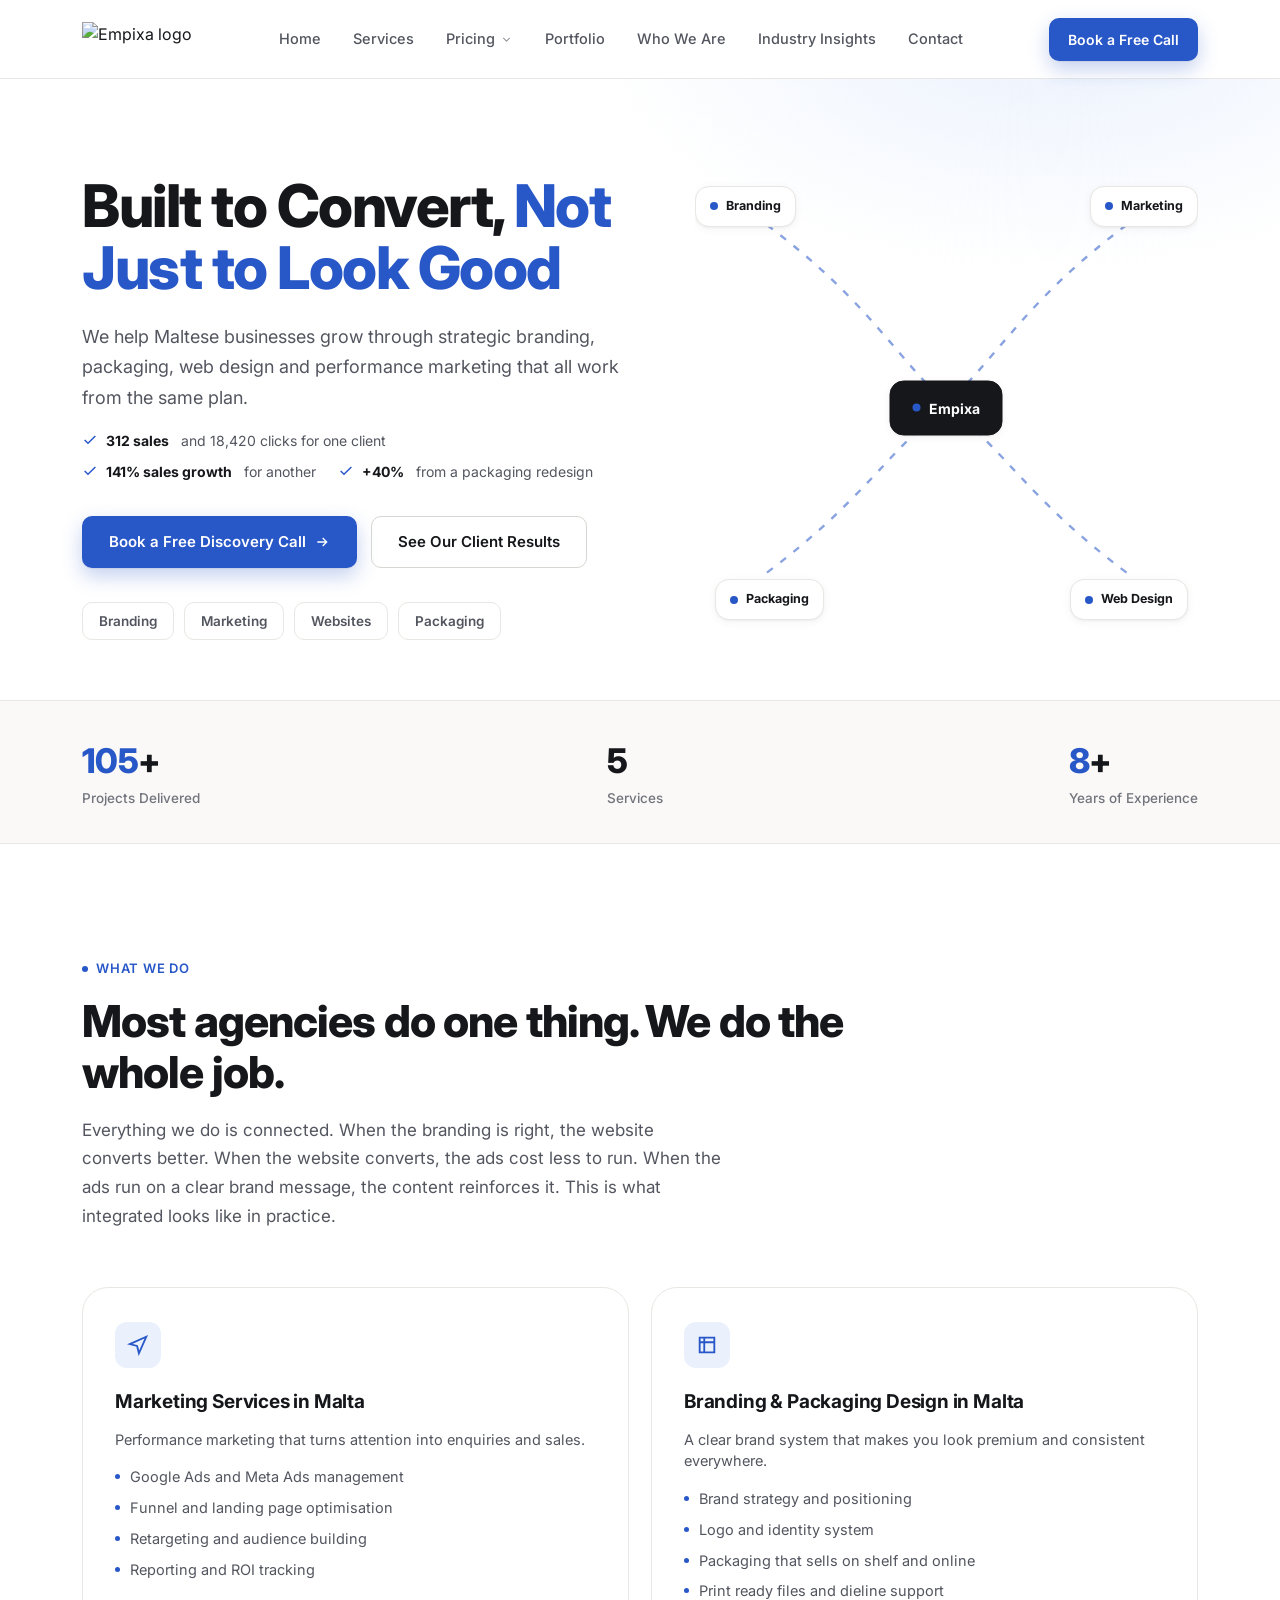
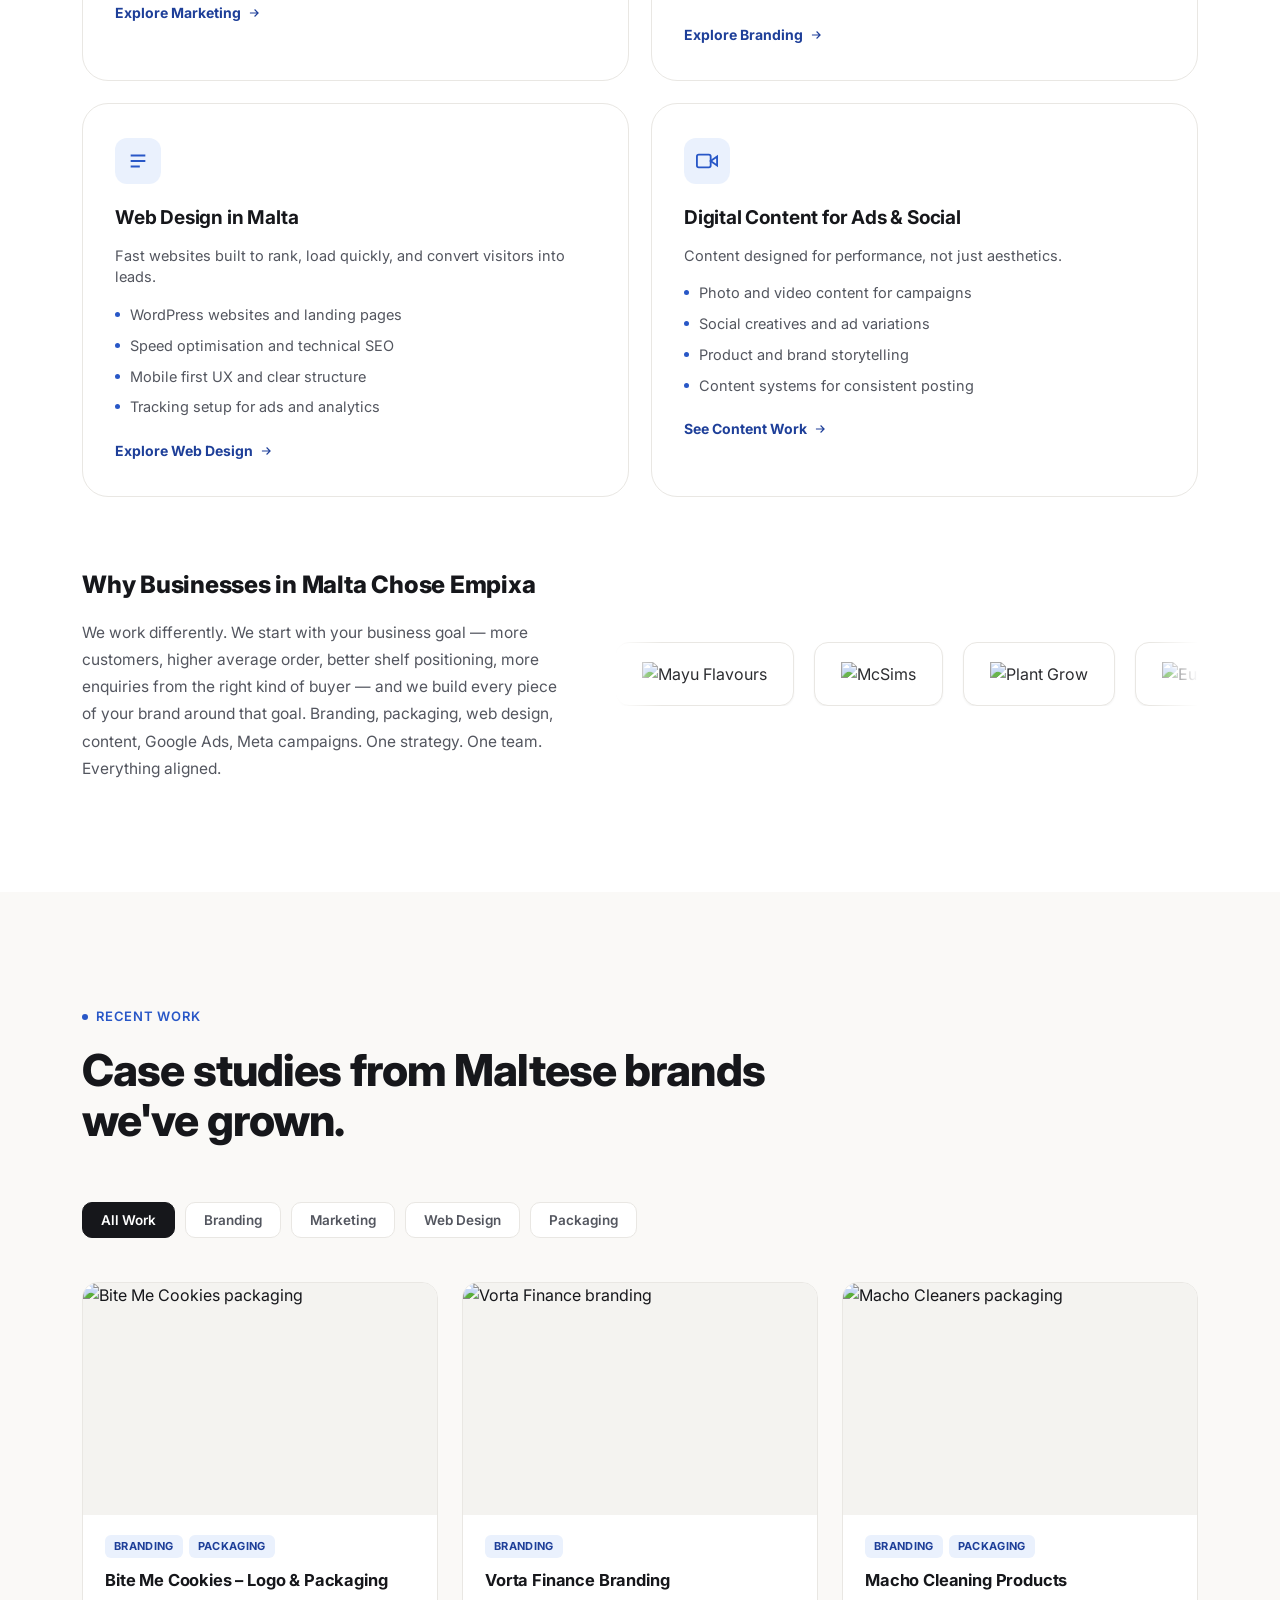
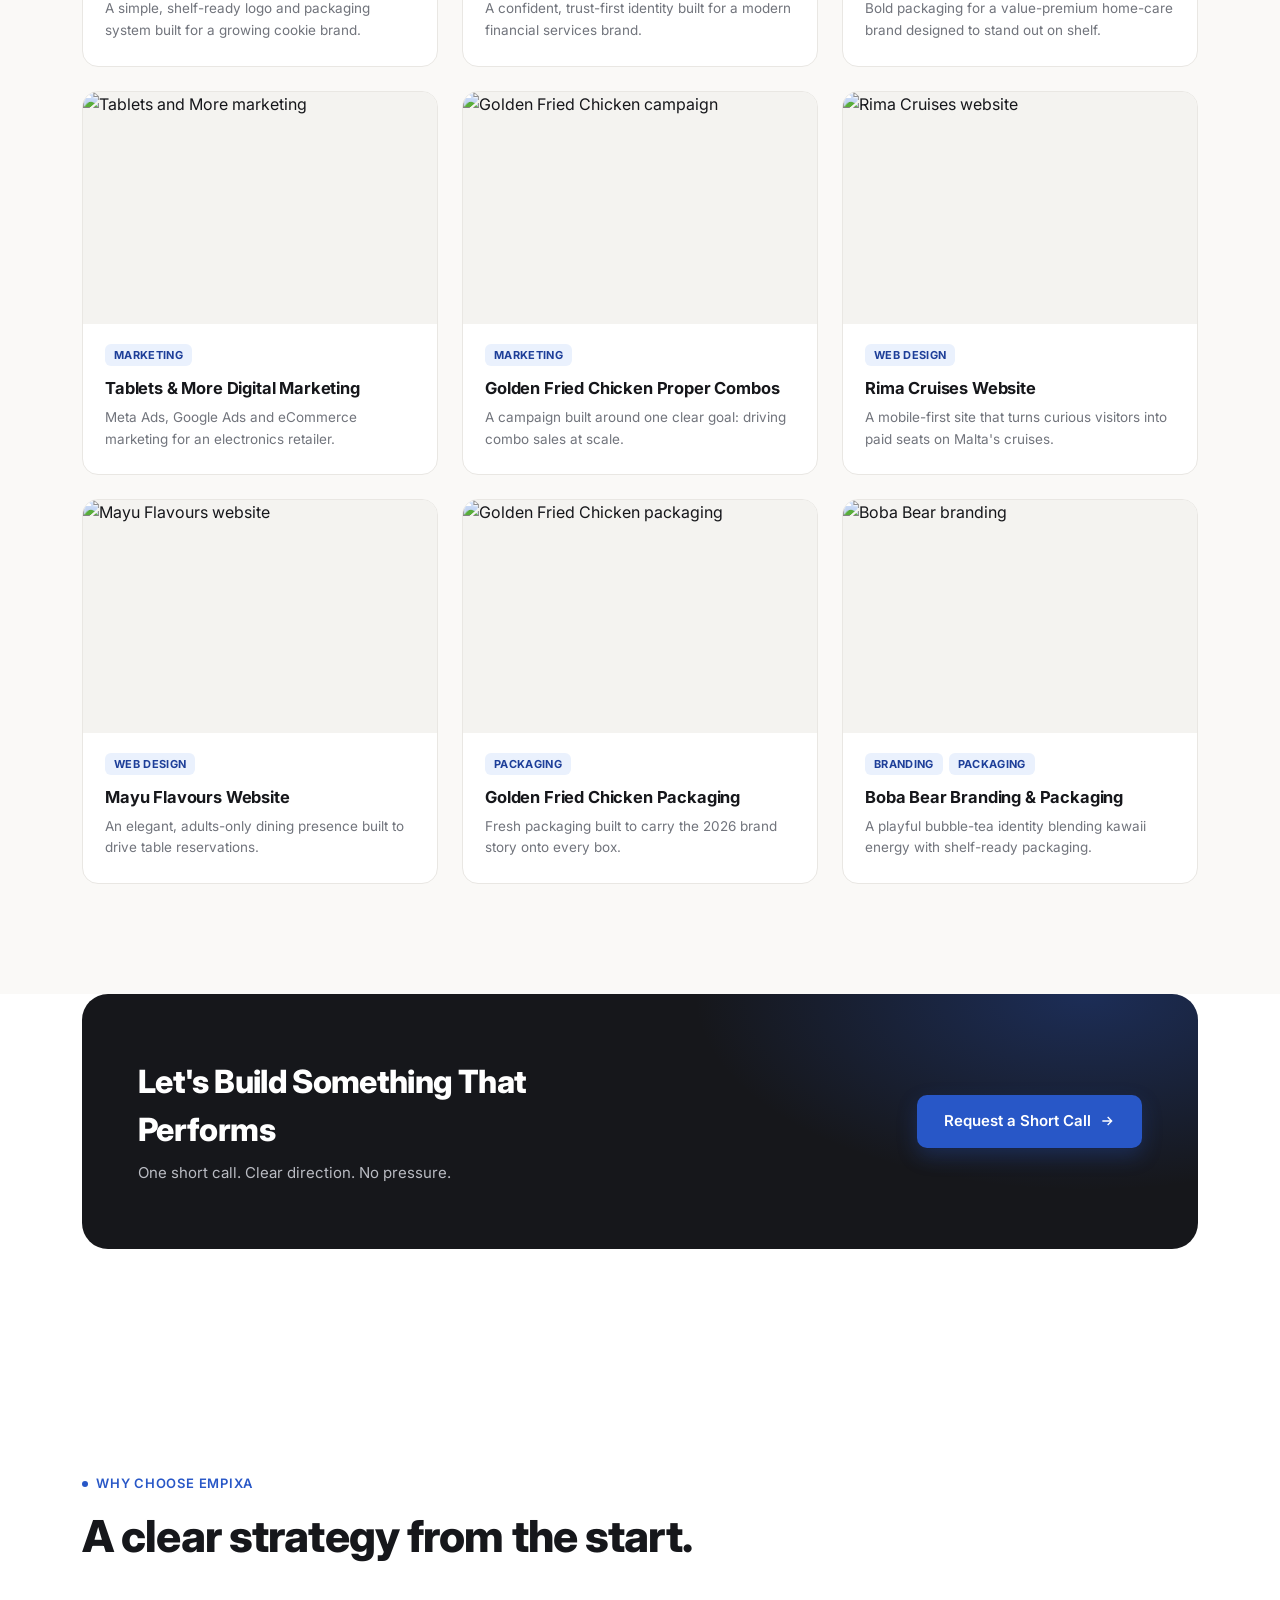
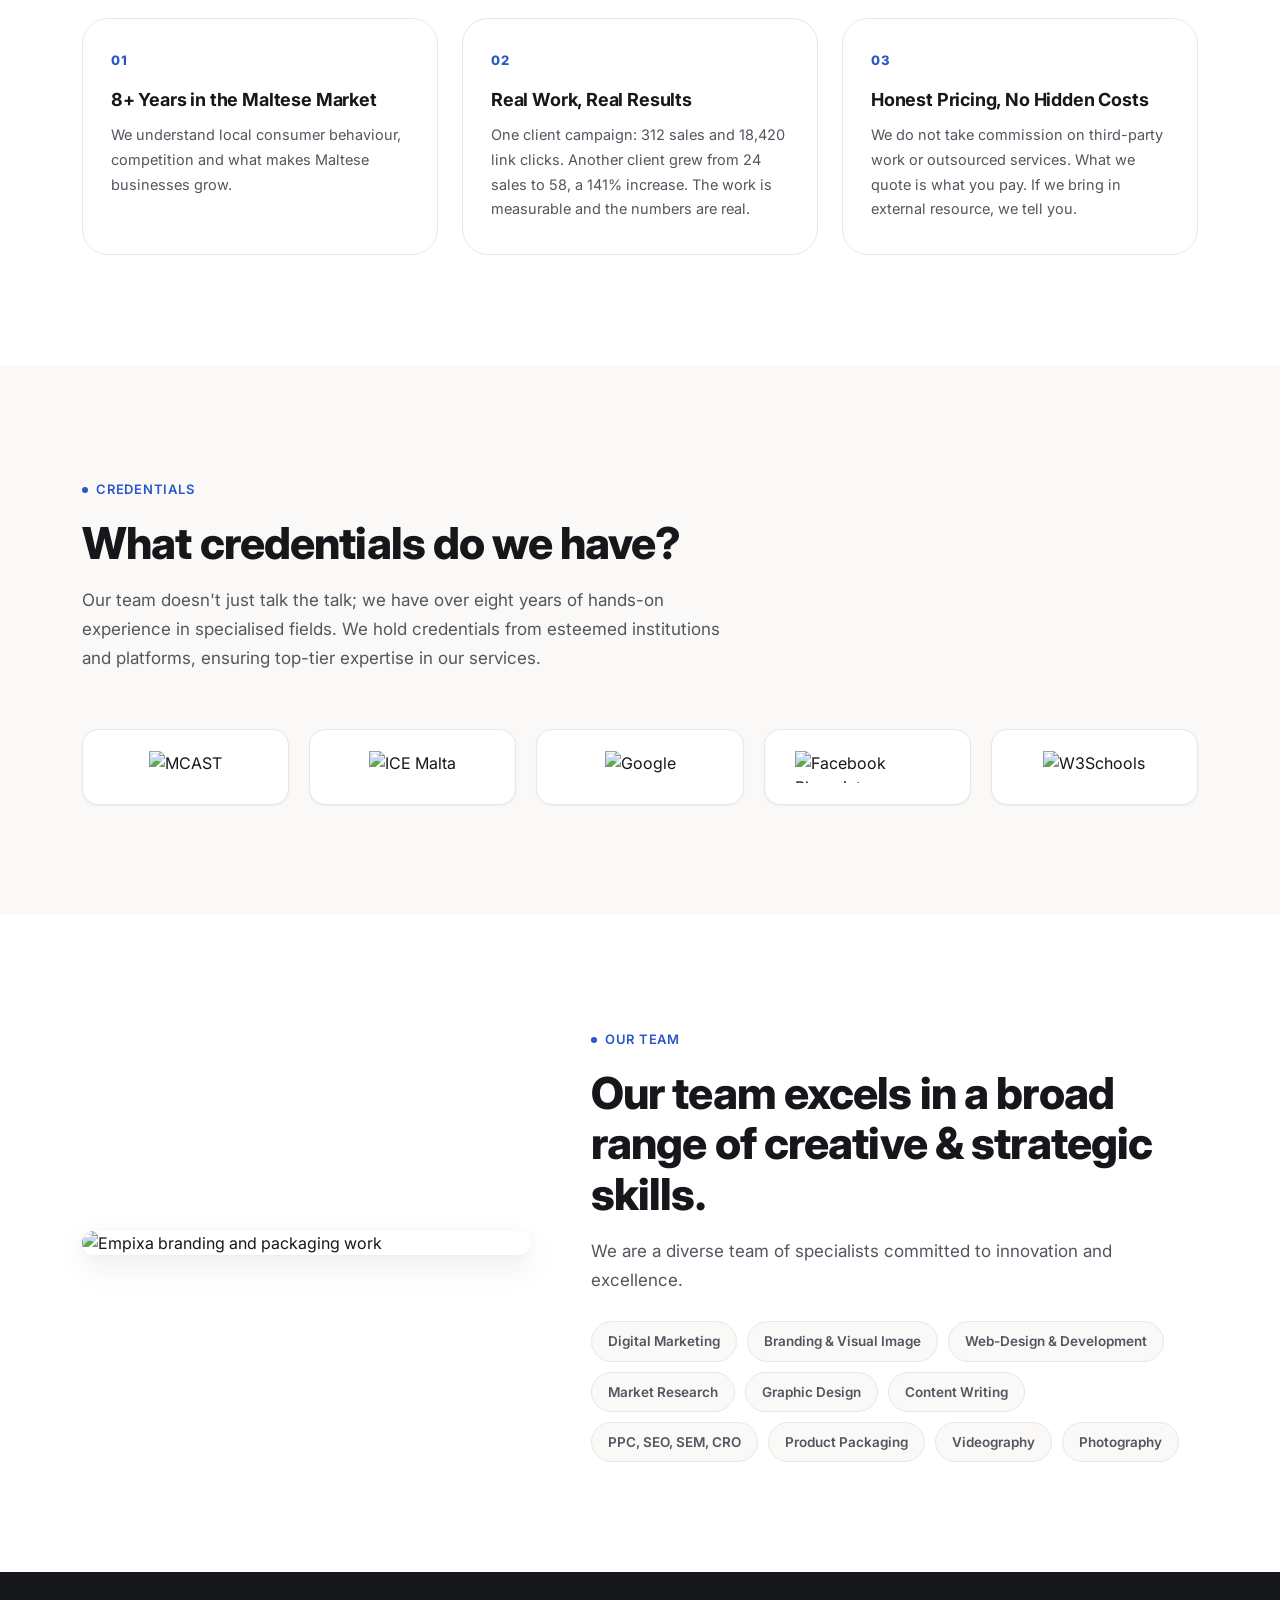
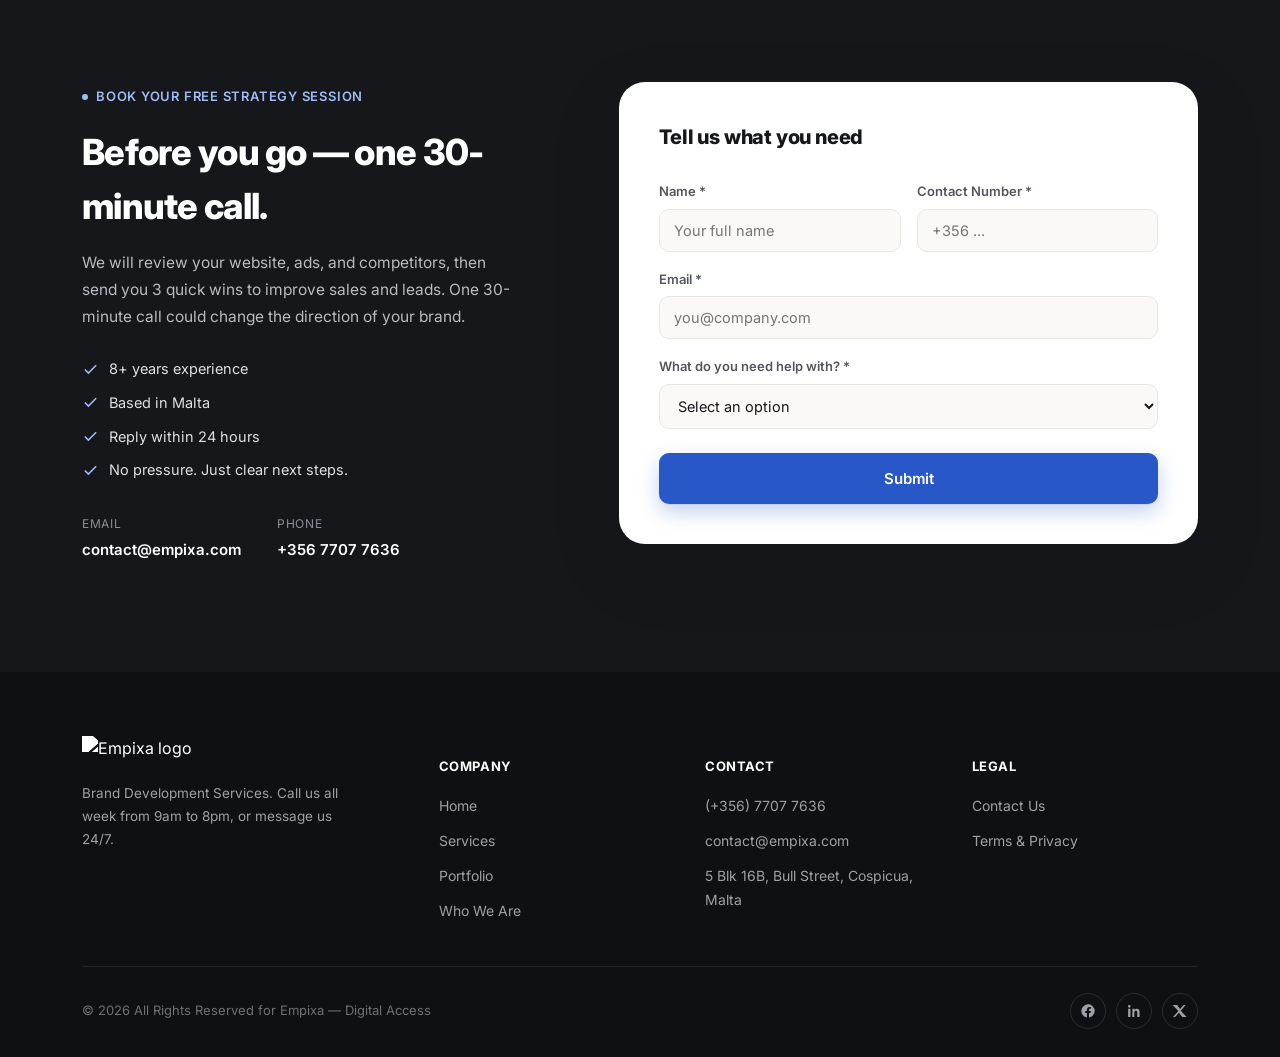
==== commit b8e3c8c9: "height fix" ====
--- a/index.html
+++ b/index.html
@@ -163,7 +163,7 @@
   .hero-services a:hover{ border-color:var(--red); color:var(--red-dark); background:var(--red-light); }
 
   /* Hero visual: connection diagram */
-  .hero-visual{ position:relative; }
+  .hero-visual{ position:relative; overflow:hidden; }
   .hero-diagram{ width:100%; height:auto; }
   .node-card{
     position:absolute; background:#fff; border:1px solid var(--gray-200); border-radius:14px;
@@ -351,7 +351,7 @@
   /* ============ RESPONSIVE ============ */
   @media (max-width: 1024px){
     .hero-inner{ grid-template-columns:1fr; }
-    .hero-visual{ order:-1; height:280px; }
+    .hero-visual{ order:-1; height:auto; aspect-ratio:420/380; max-width:380px; margin:0 auto; }
     .why-block, .skills-block, .contact-grid{ grid-template-columns:1fr; gap:36px; }
     .services-grid{ grid-template-columns:1fr; }
     .portfolio-grid{ grid-template-columns:repeat(2,1fr); }
@@ -378,6 +378,15 @@
     .form-row{ grid-template-columns:1fr; }
     .footer-grid{ grid-template-columns:1fr; }
     .contact-form{ padding:26px; }
+    .stat-strip .wrap{ flex-wrap:nowrap; gap:10px; padding:22px 20px; justify-content:space-between; }
+    .stat-item{ flex:1; min-width:0; }
+    .stat-item .num{ font-size:22px; }
+    .stat-item .label{ font-size:11px; line-height:1.3; }
+  }
+  @media (max-width: 380px){
+    .stat-strip .wrap{ gap:6px; padding:18px 14px; }
+    .stat-item .num{ font-size:19px; }
+    .stat-item .label{ font-size:10px; }
   }
 </style>
 </head>
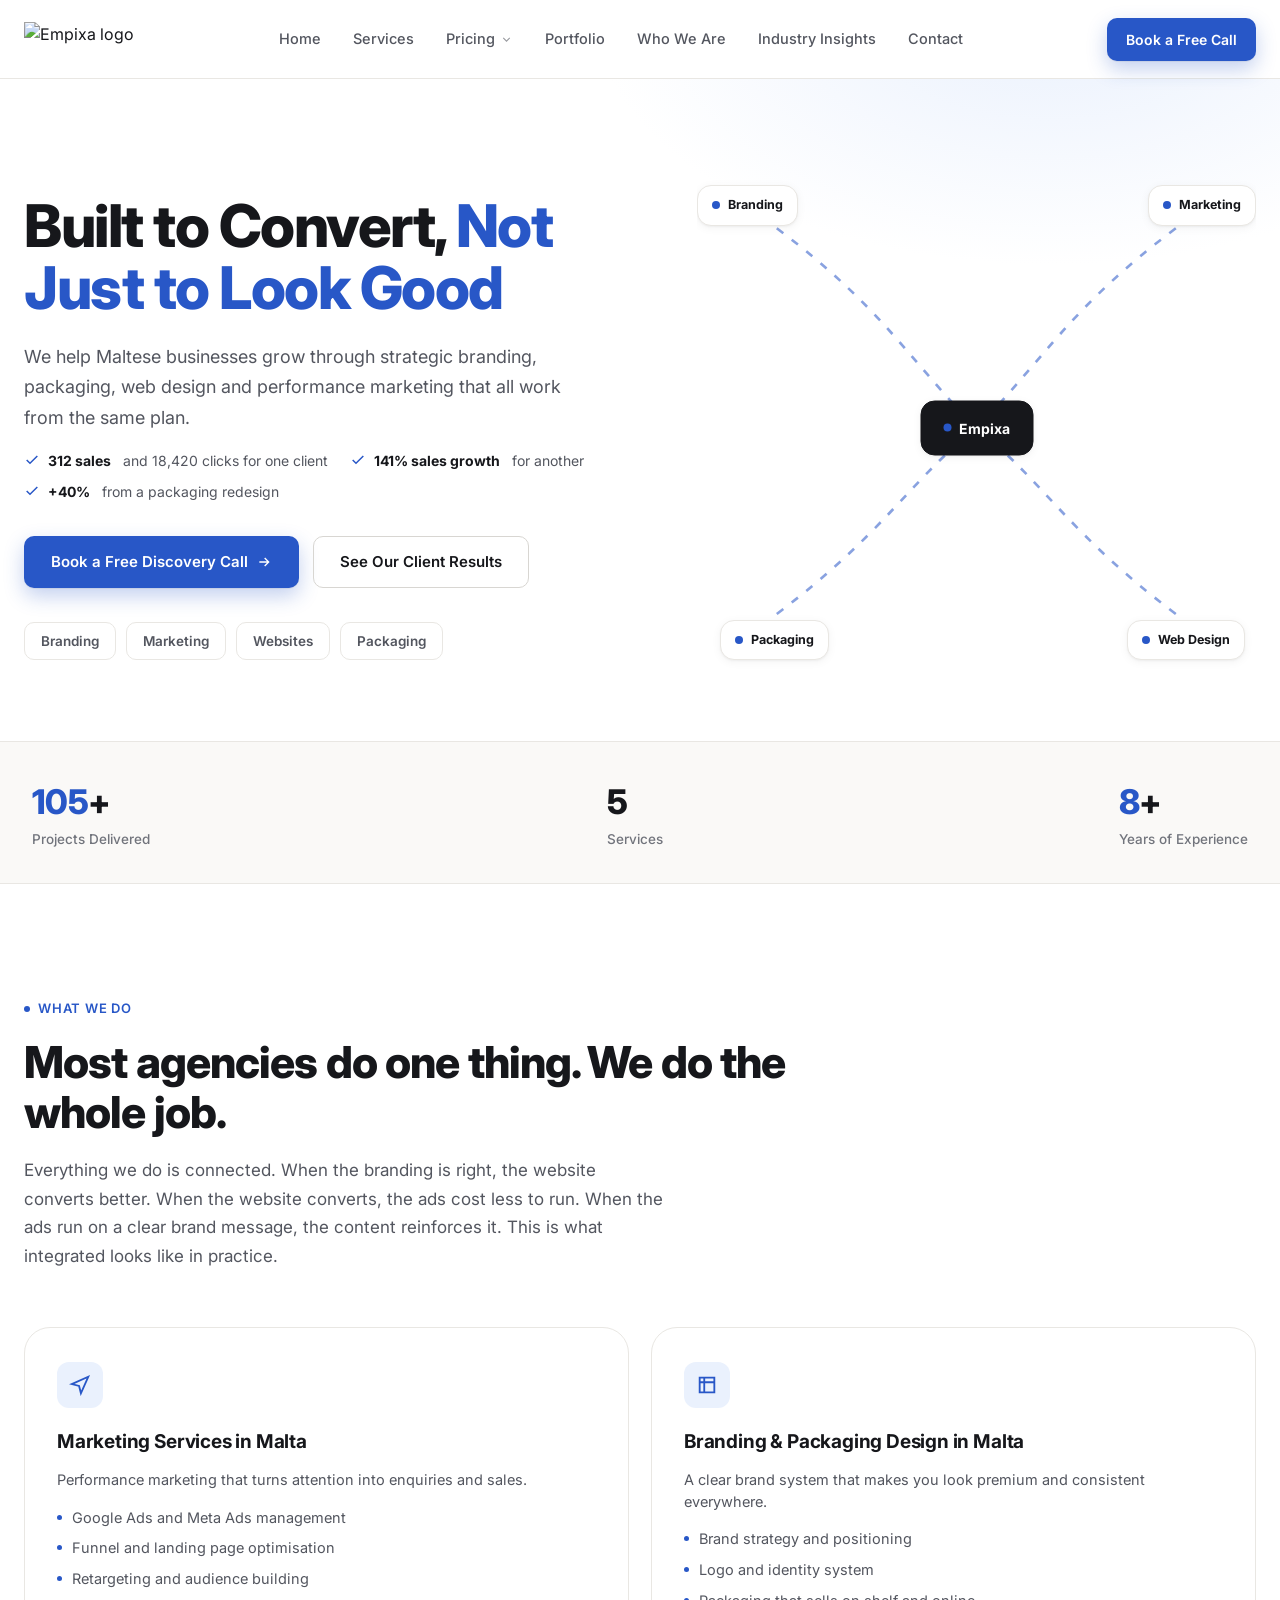
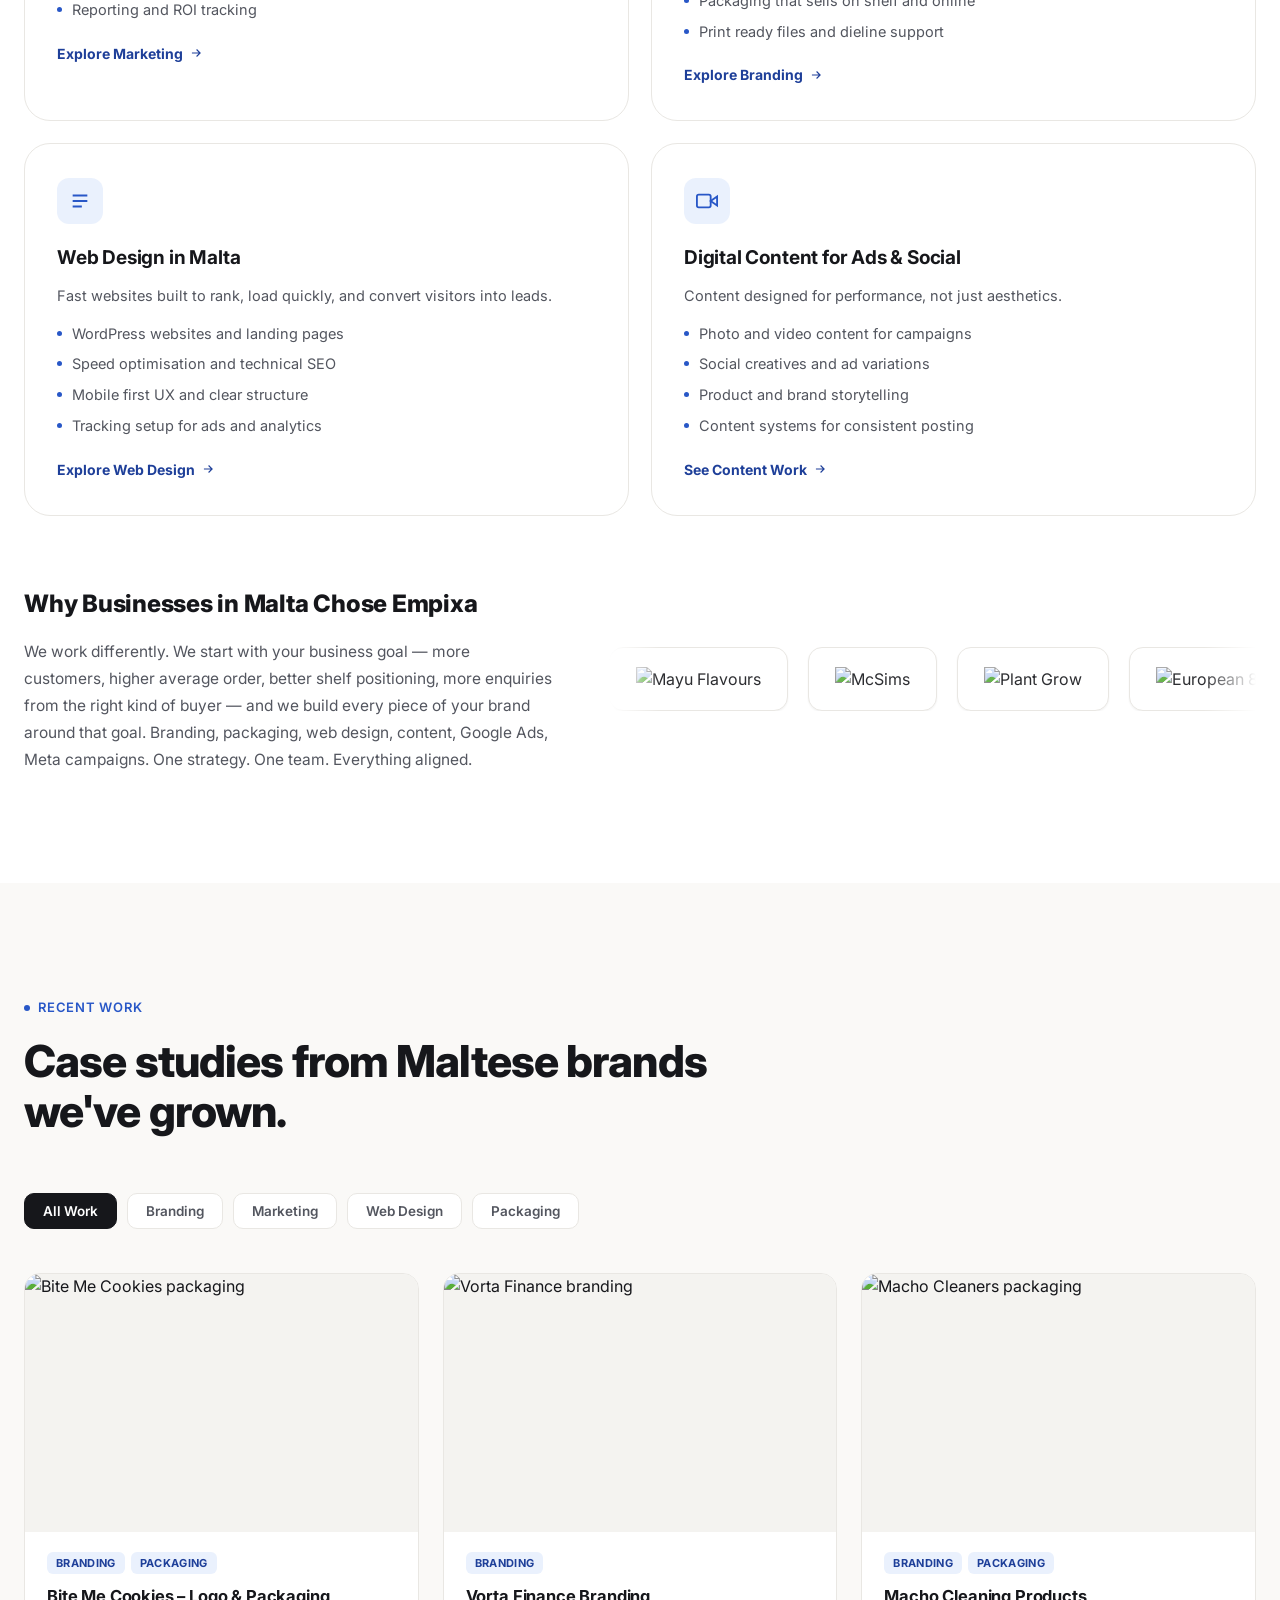
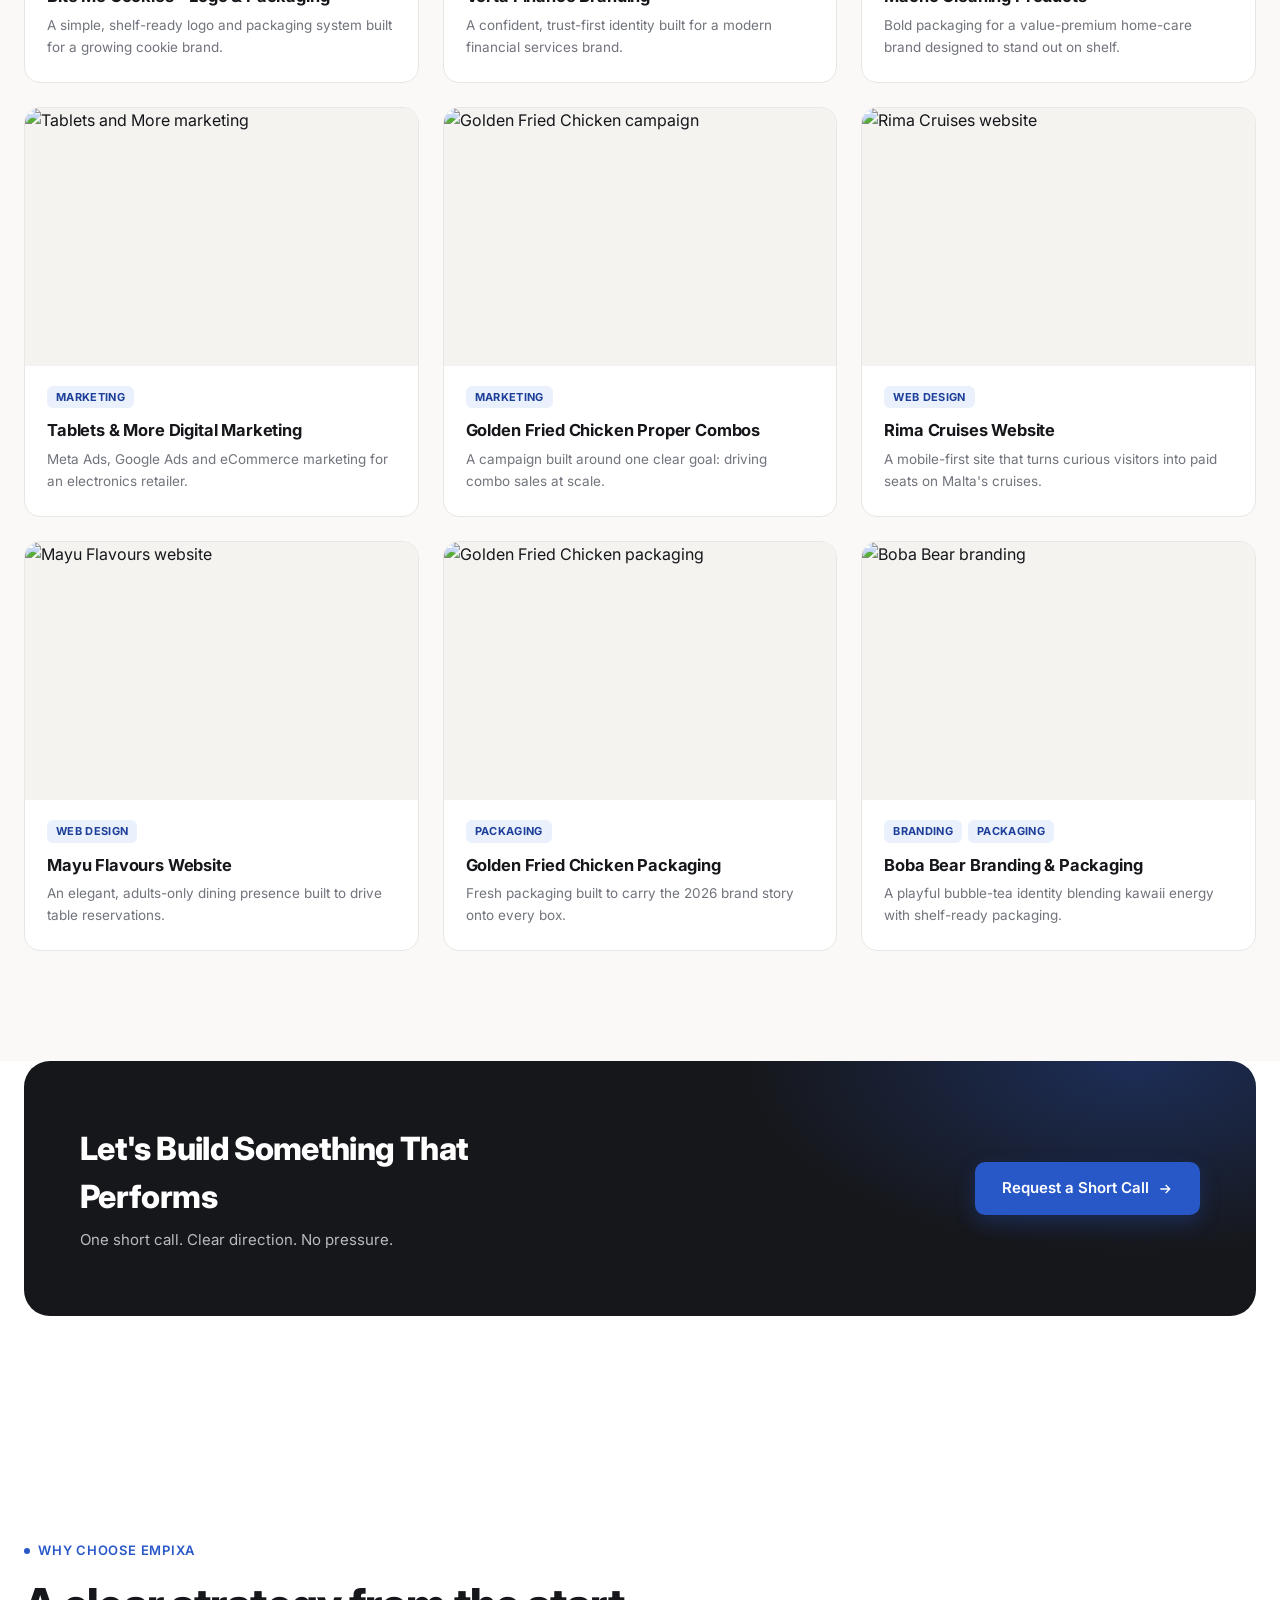
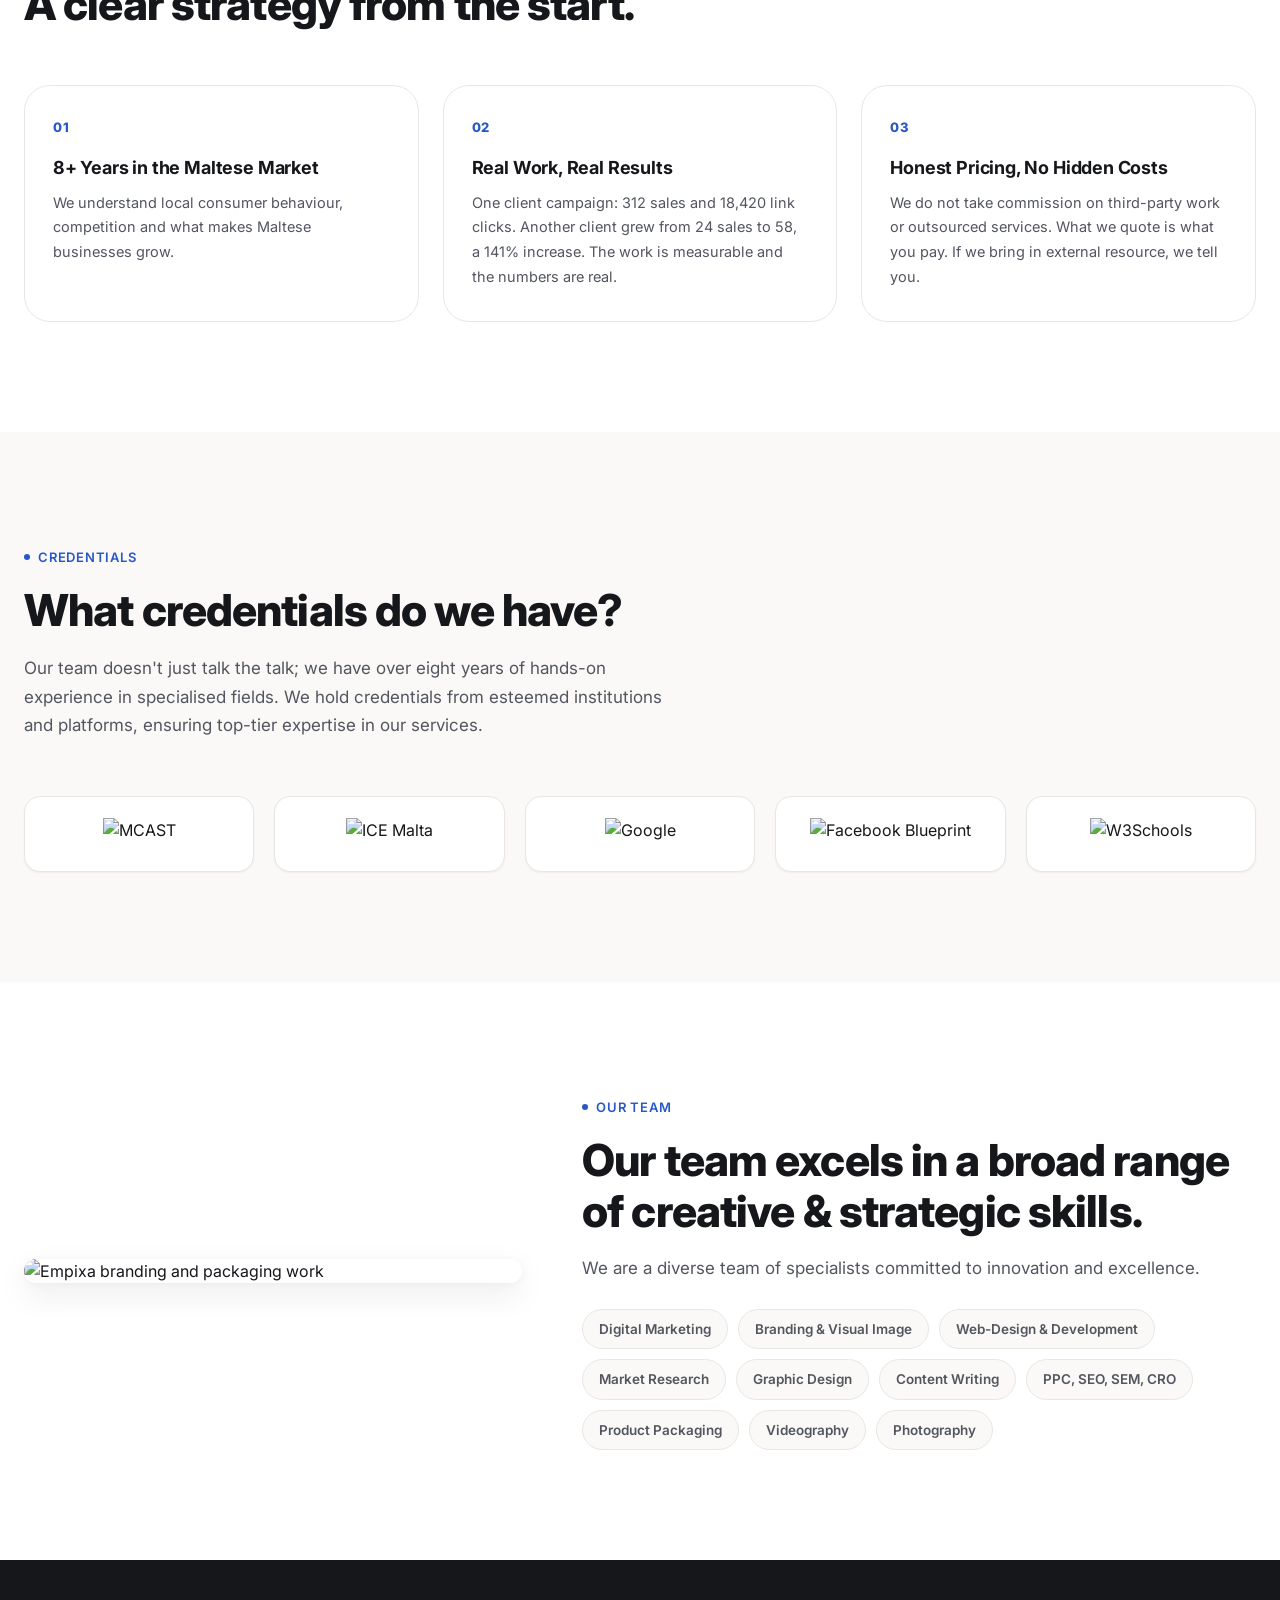
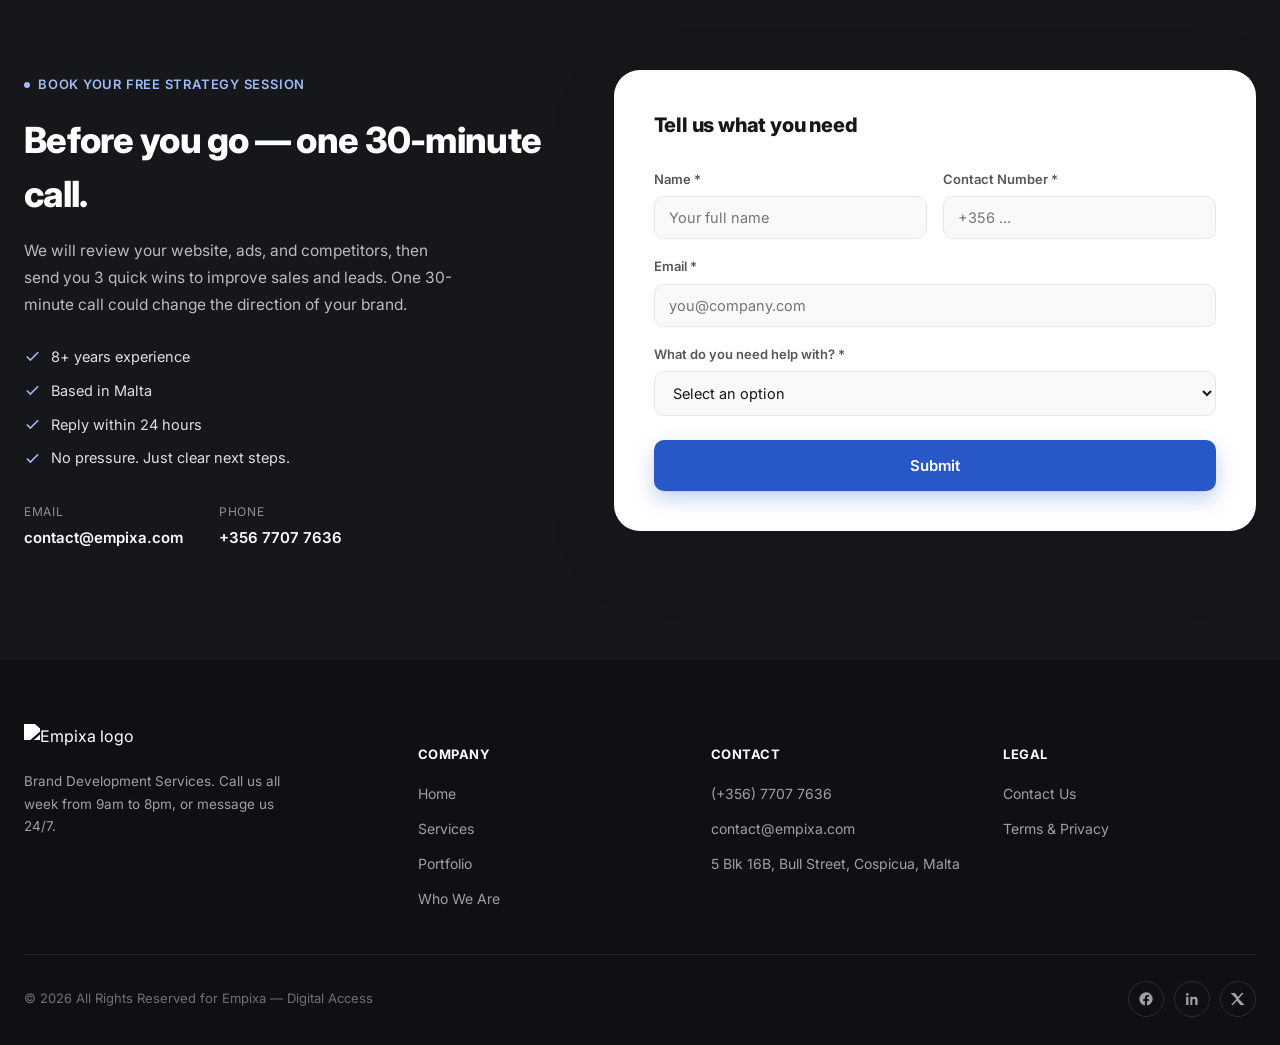
==== commit 918850f6: "first commit" ====
--- a/index.html
+++ b/index.html
@@ -31,12 +31,13 @@
     --shadow-sm: 0 2px 10px rgba(22,23,27,.05), 0 1px 2px rgba(22,23,27,.04);
     --shadow-md: 0 12px 32px rgba(22,23,27,.08), 0 2px 8px rgba(22,23,27,.04);
     --shadow-lg: 0 24px 70px rgba(22,23,27,.14);
-    --container: 1180px;
+    --container: 1320px;
     --ease: cubic-bezier(.22,.68,0,1);
   }
 
   *,*::before,*::after{ box-sizing:border-box; }
-  html{ scroll-behavior:smooth; }
+  html{ scroll-behavior:smooth; overflow-x:hidden; width:100%; }
+  body{ overflow-x:hidden; max-width:100%; }
   @media (prefers-reduced-motion: reduce){
     html{ scroll-behavior:auto; }
     *,*::before,*::after{ animation-duration:.001ms !important; animation-iteration-count:1 !important; transition-duration:.001ms !important; scroll-behavior:auto !important; }
@@ -56,7 +57,7 @@
   h1,h2,h3,h4,p{ margin:0; }
   :focus-visible{ outline:2px solid var(--red); outline-offset:3px; border-radius:4px; }
 
-  .wrap{ max-width:var(--container); margin:0 auto; padding:0 32px; }
+  .wrap{ max-width:var(--container); margin:0 auto; padding:0 24px; }
   section{ position:relative; }
 
   .eyebrow{
@@ -164,7 +165,8 @@
 
   /* Hero visual: connection diagram */
   .hero-visual{ position:relative; overflow:hidden; }
-  .hero-diagram{ width:100%; height:auto; }
+  .hero-visual::before{ content:''; display:block; padding-top:90.5%; }
+  .hero-diagram{ position:absolute; inset:0; width:100%; height:100%; }
   .node-card{
     position:absolute; background:#fff; border:1px solid var(--gray-200); border-radius:14px;
     padding:10px 14px; font-size:12.5px; font-weight:700; color:var(--ink);
@@ -351,7 +353,7 @@
   /* ============ RESPONSIVE ============ */
   @media (max-width: 1024px){
     .hero-inner{ grid-template-columns:1fr; }
-    .hero-visual{ order:-1; height:auto; aspect-ratio:420/380; max-width:380px; margin:0 auto; }
+    .hero-visual{ order:-1; }
     .why-block, .skills-block, .contact-grid{ grid-template-columns:1fr; gap:36px; }
     .services-grid{ grid-template-columns:1fr; }
     .portfolio-grid{ grid-template-columns:repeat(2,1fr); }
@@ -378,15 +380,15 @@
     .form-row{ grid-template-columns:1fr; }
     .footer-grid{ grid-template-columns:1fr; }
     .contact-form{ padding:26px; }
-    .stat-strip .wrap{ flex-wrap:nowrap; gap:10px; padding:22px 20px; justify-content:space-between; }
-    .stat-item{ flex:1; min-width:0; }
-    .stat-item .num{ font-size:22px; }
-    .stat-item .label{ font-size:11px; line-height:1.3; }
+    .stat-strip .wrap{ flex-wrap:nowrap; gap:16px; padding:26px 20px; justify-content:space-between; }
+    .stat-item{ min-width:0; }
+    .stat-item .num{ font-size:28px; }
+    .stat-item .label{ font-size:12.5px; line-height:1.3; }
   }
   @media (max-width: 380px){
-    .stat-strip .wrap{ gap:6px; padding:18px 14px; }
-    .stat-item .num{ font-size:19px; }
-    .stat-item .label{ font-size:10px; }
+    .stat-strip .wrap{ gap:10px; padding:20px 14px; }
+    .stat-item .num{ font-size:23px; }
+    .stat-item .label{ font-size:11px; }
   }
 </style>
 </head>
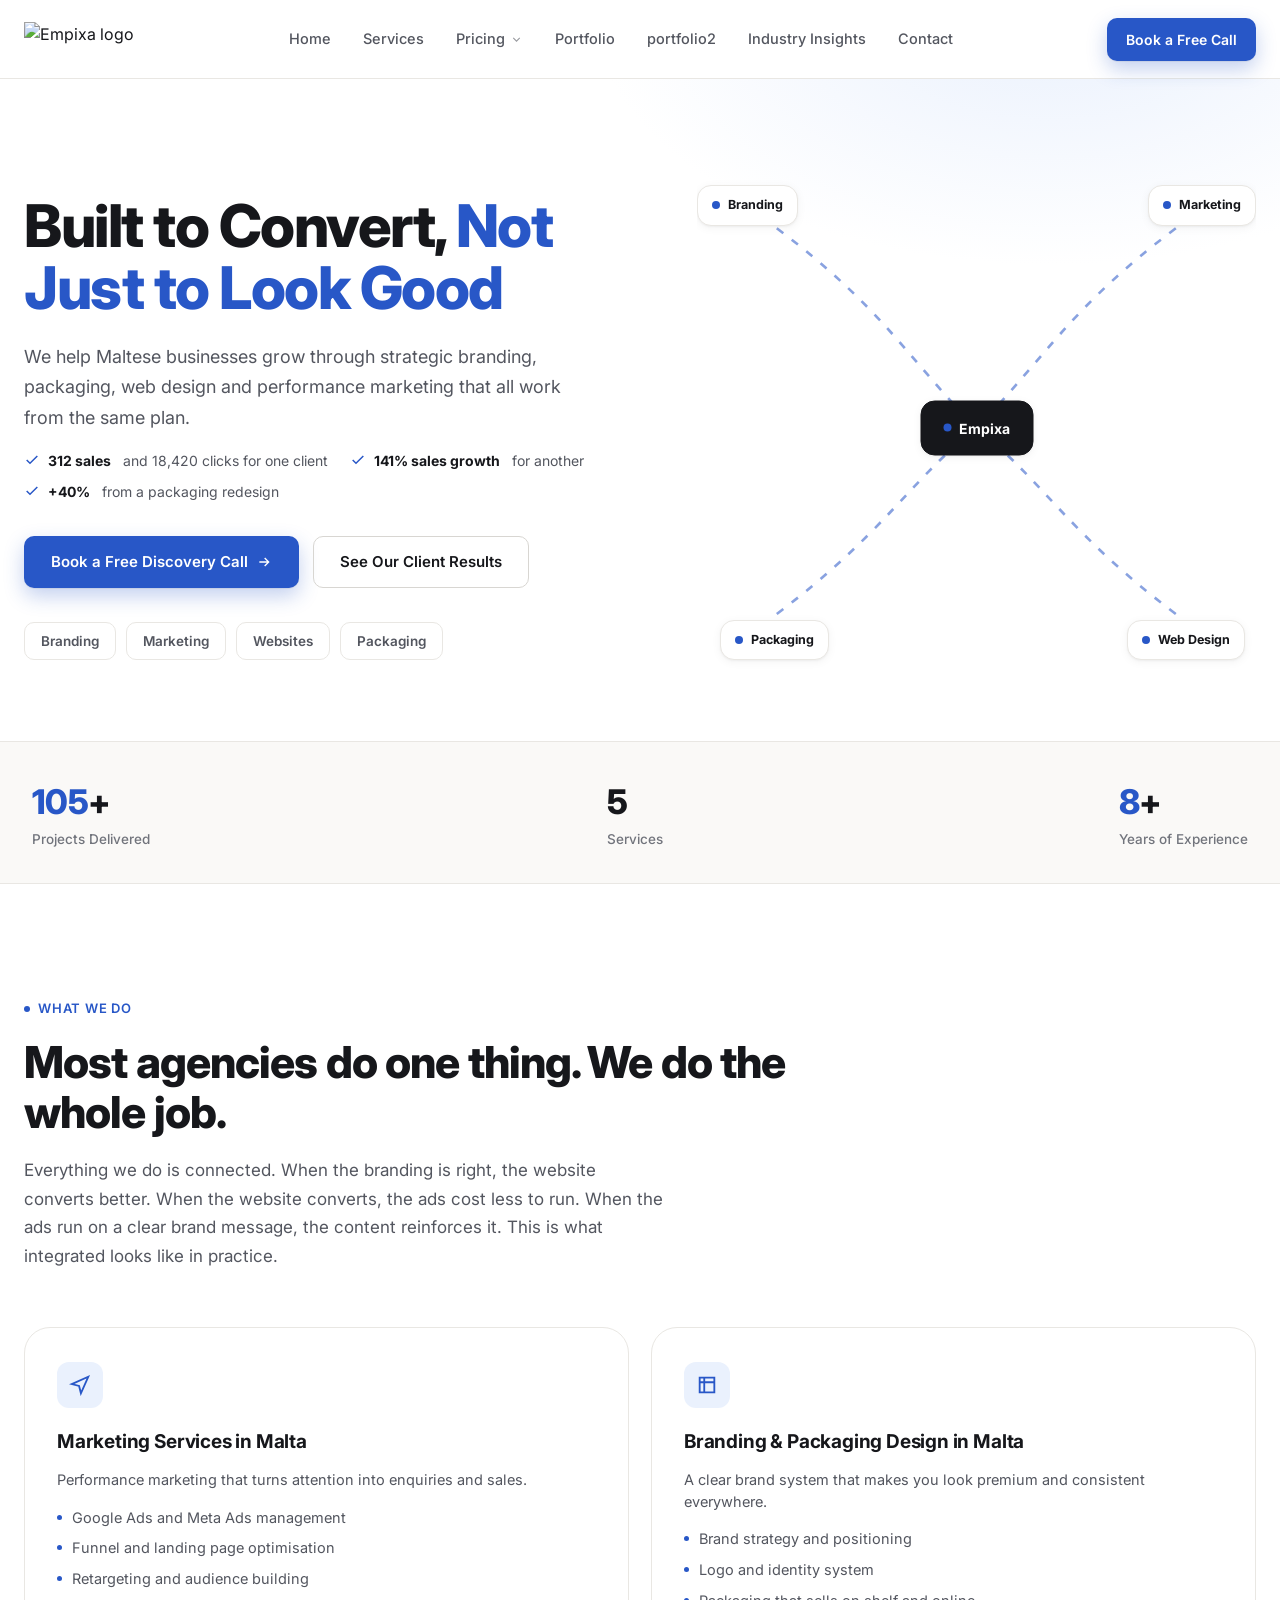
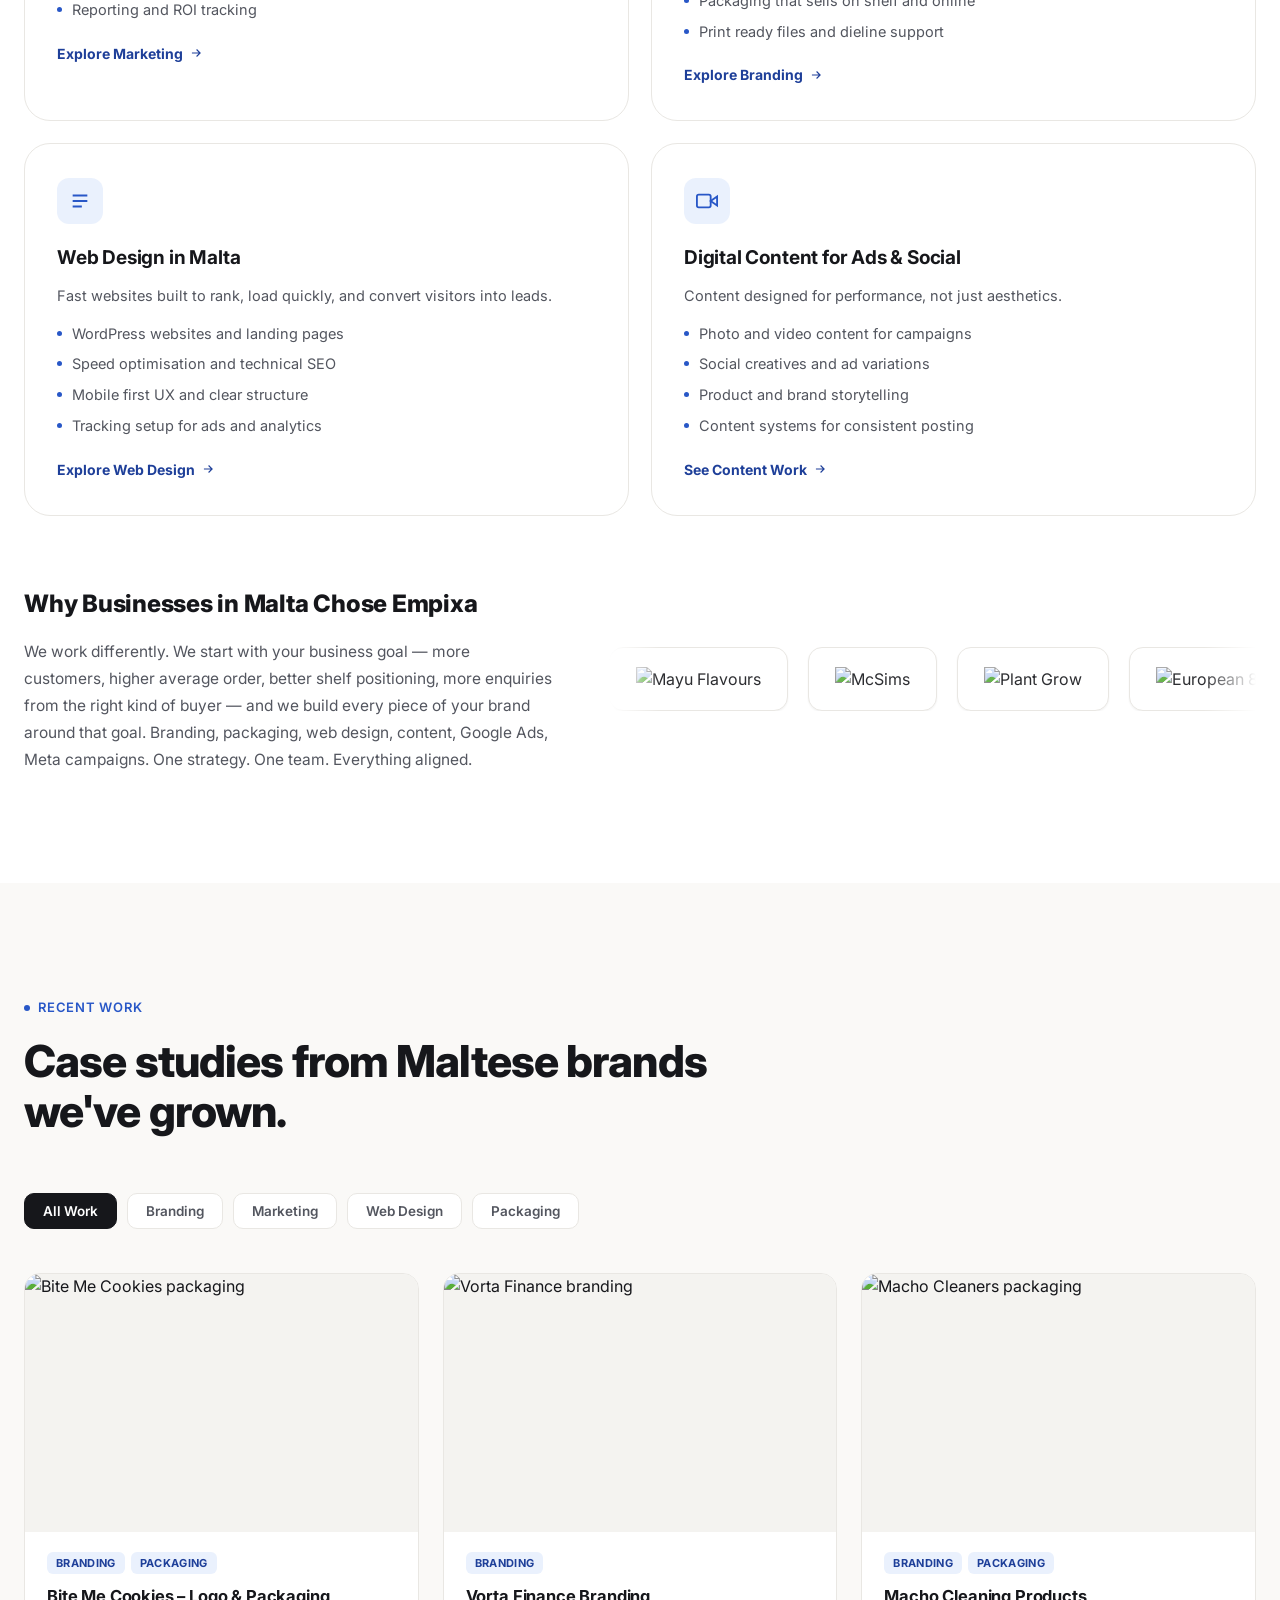
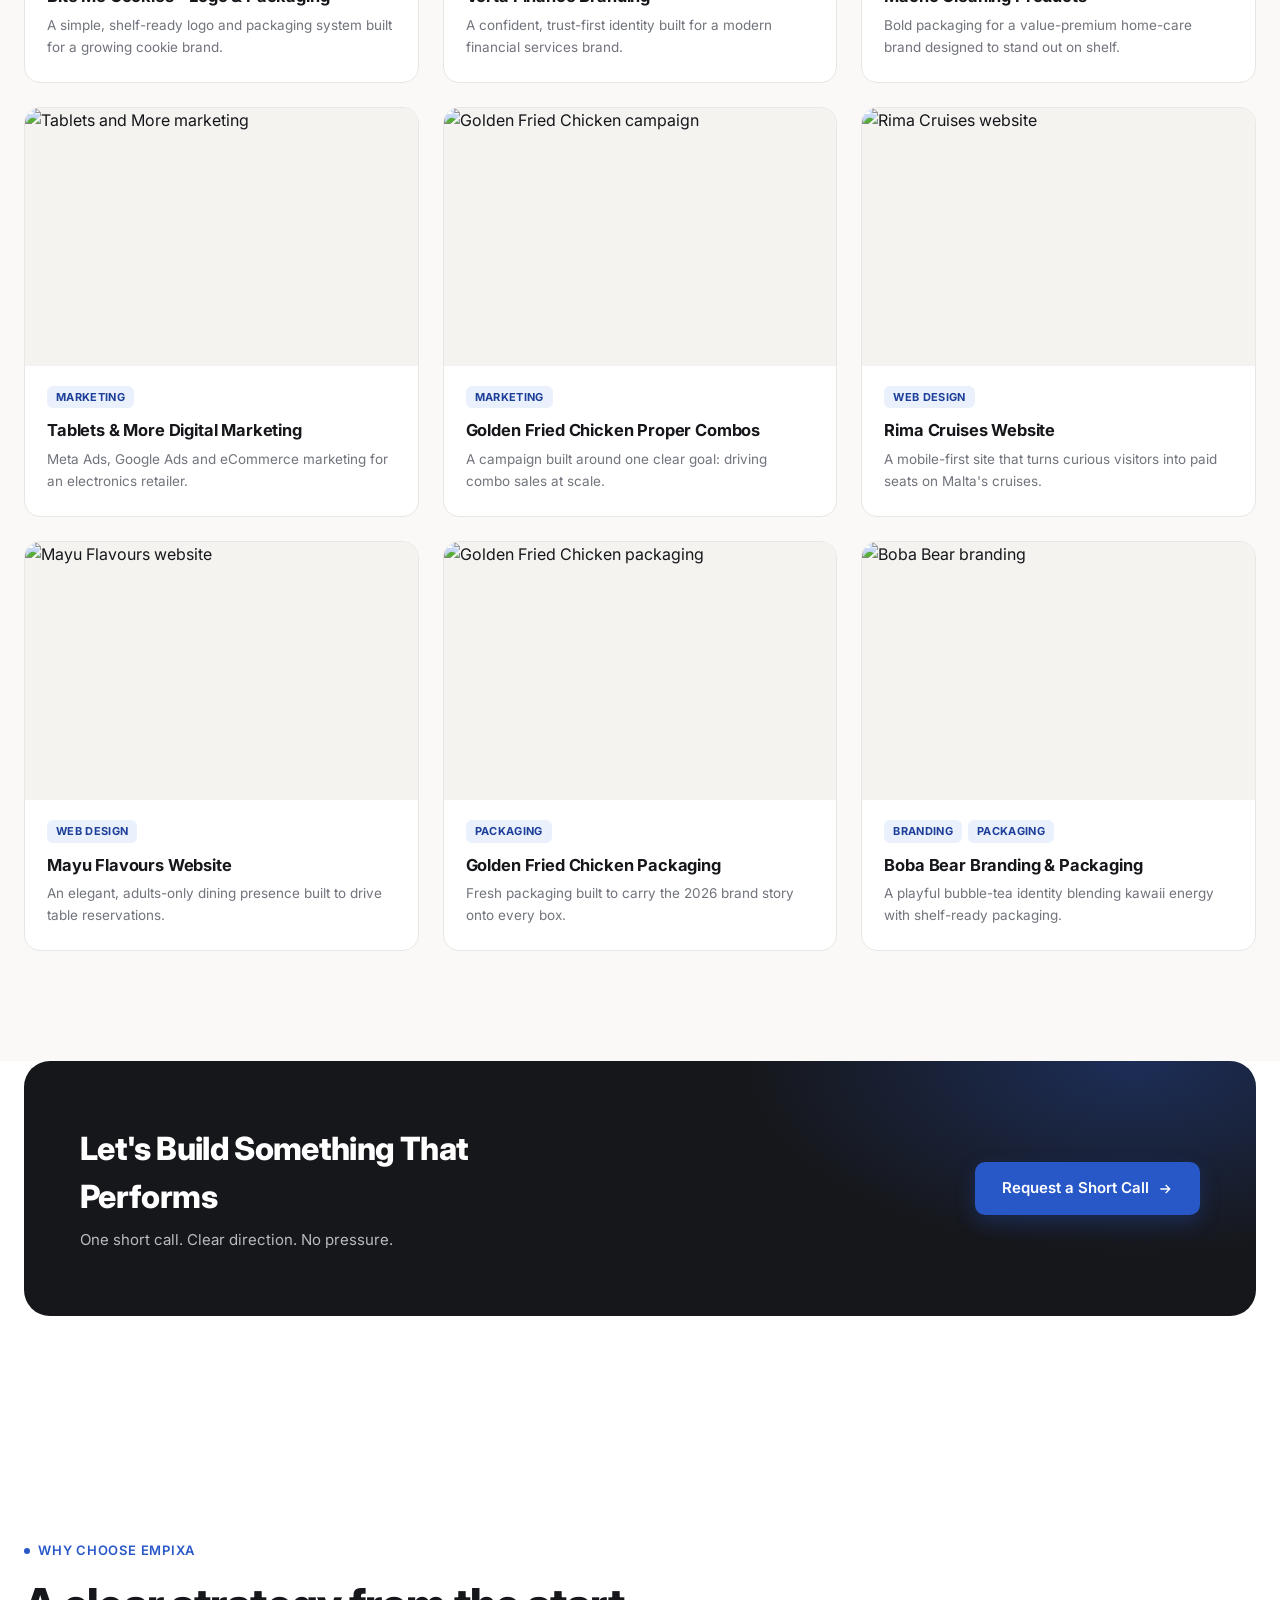
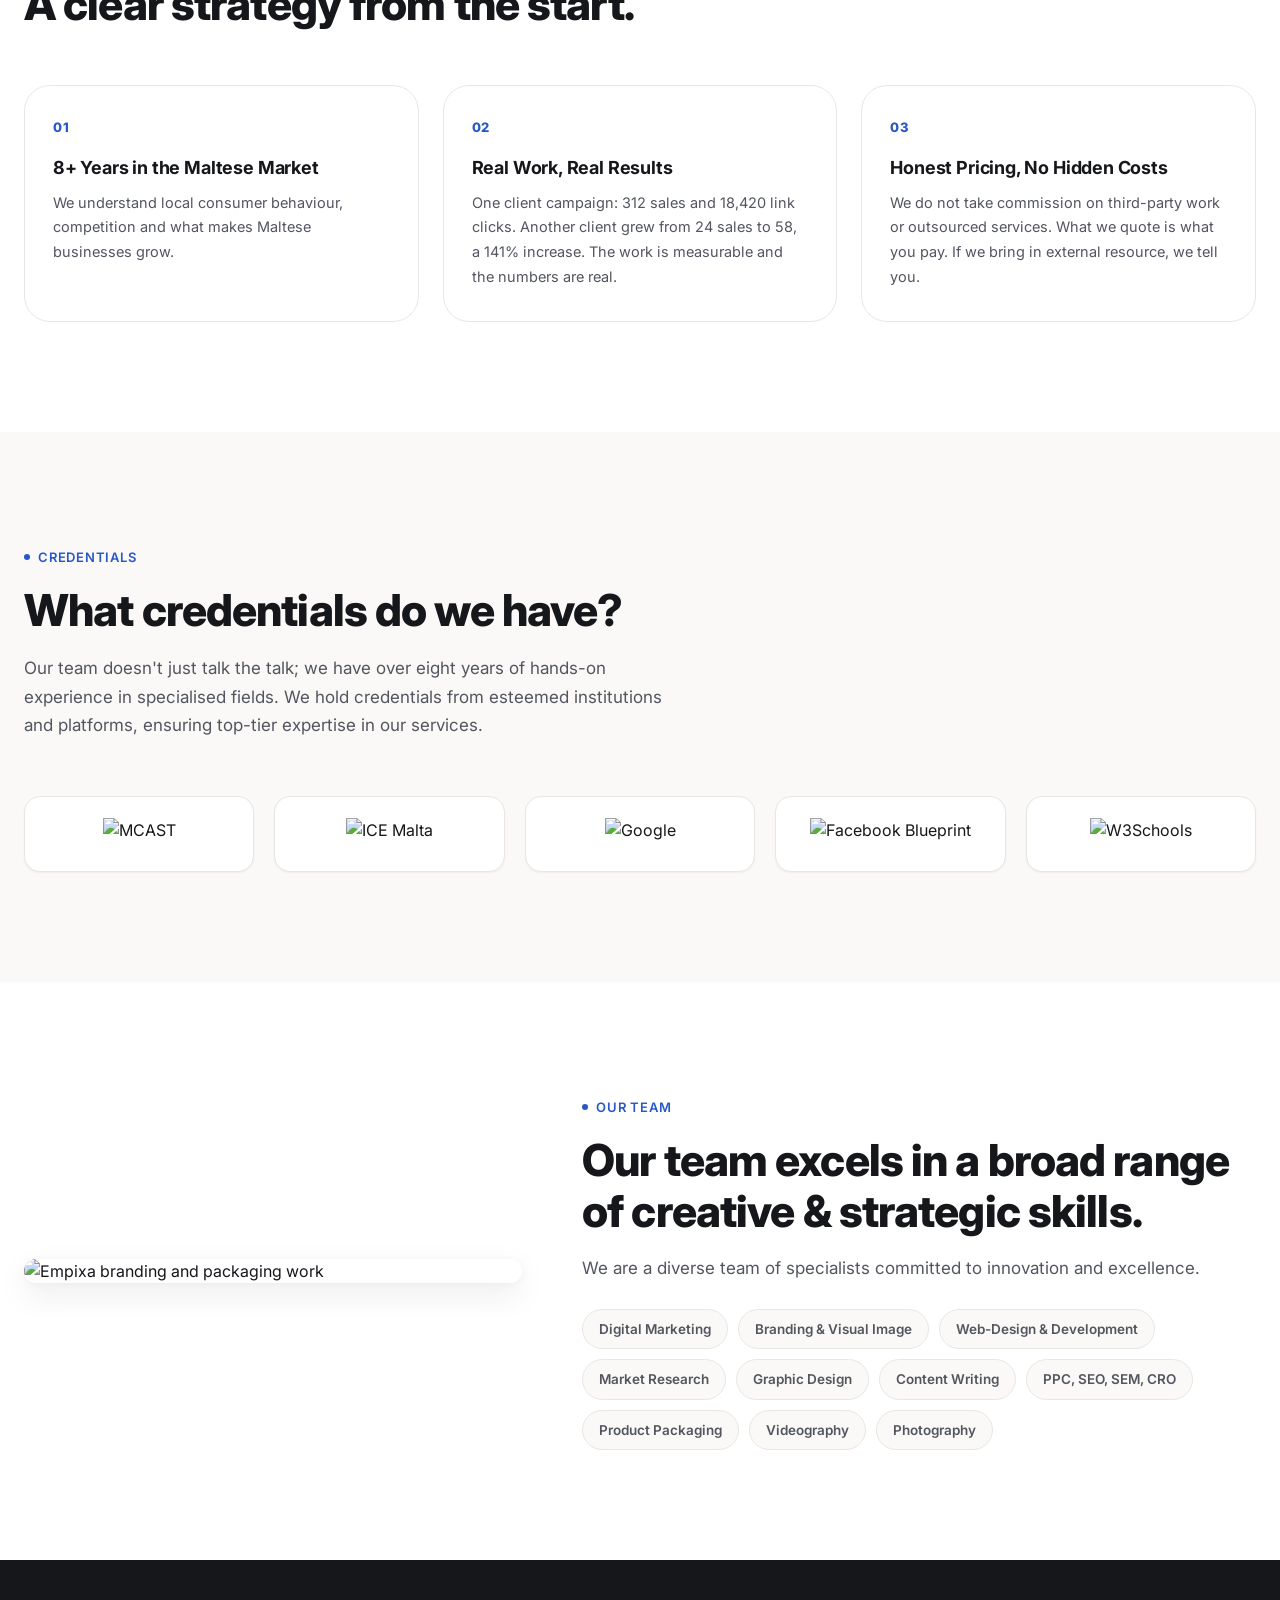
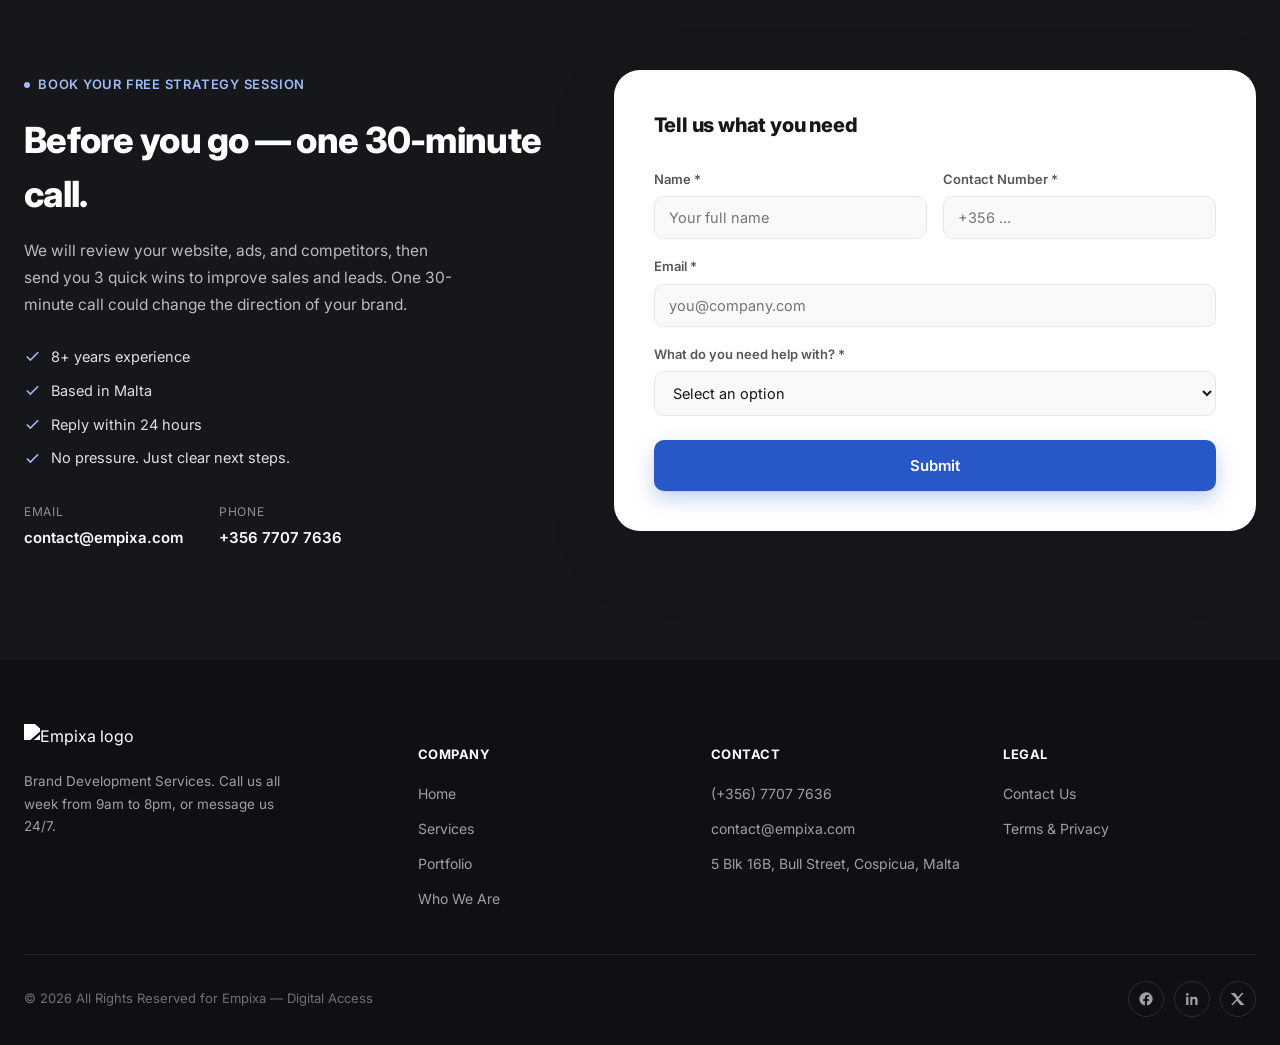
==== commit 148746b2: "add portfolio pages" ====
--- a/index.html
+++ b/index.html
@@ -413,8 +413,8 @@
             <a href="#what-we-do">Website Design</a>
           </div>
         </li>
-        <li><a href="#portfolio">Portfolio</a></li>
-        <li><a href="#why-choose">Who We Are</a></li>
+        <li><a href="./portfolio.html">Portfolio</a></li>
+        <li><a href="./portfolios.html">portfolio2</a></li>
         <li><a href="#credentials">Industry Insights</a></li>
         <li><a href="#contact-us">Contact</a></li>
       </ul>
